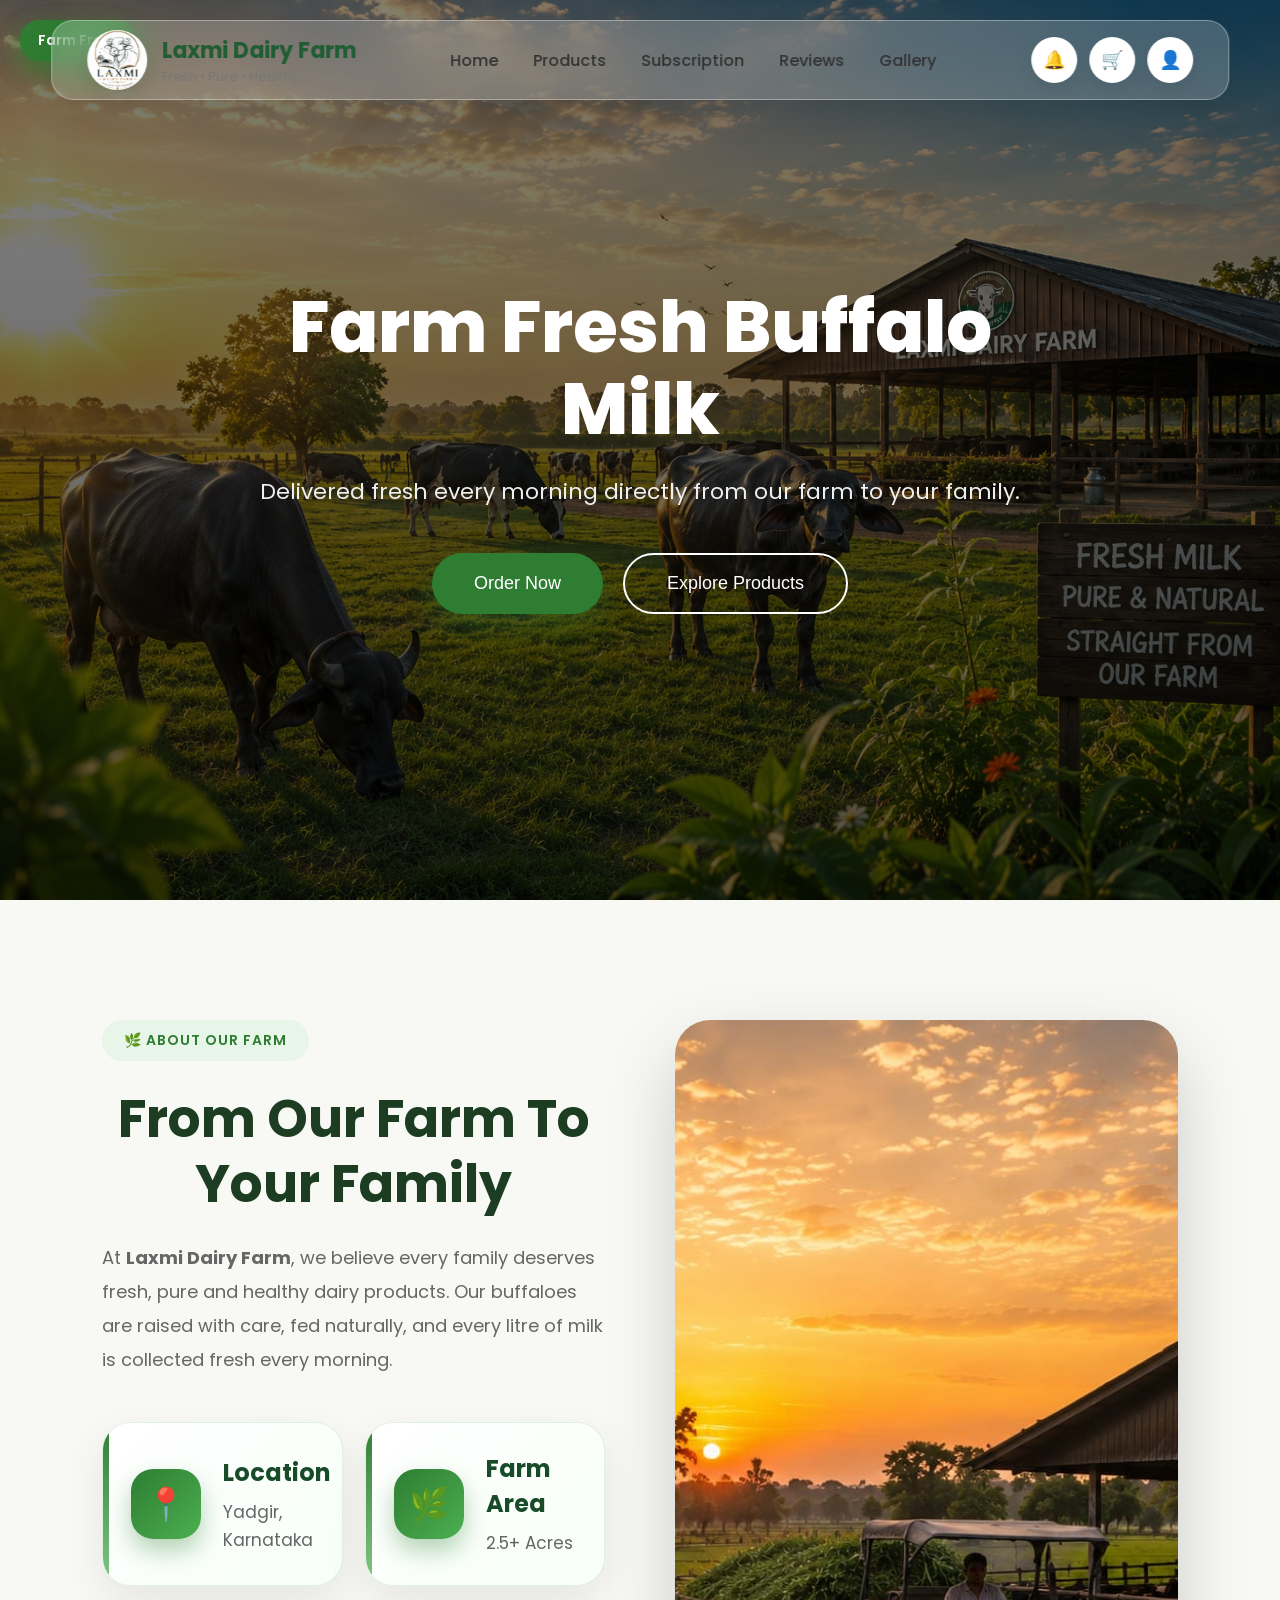
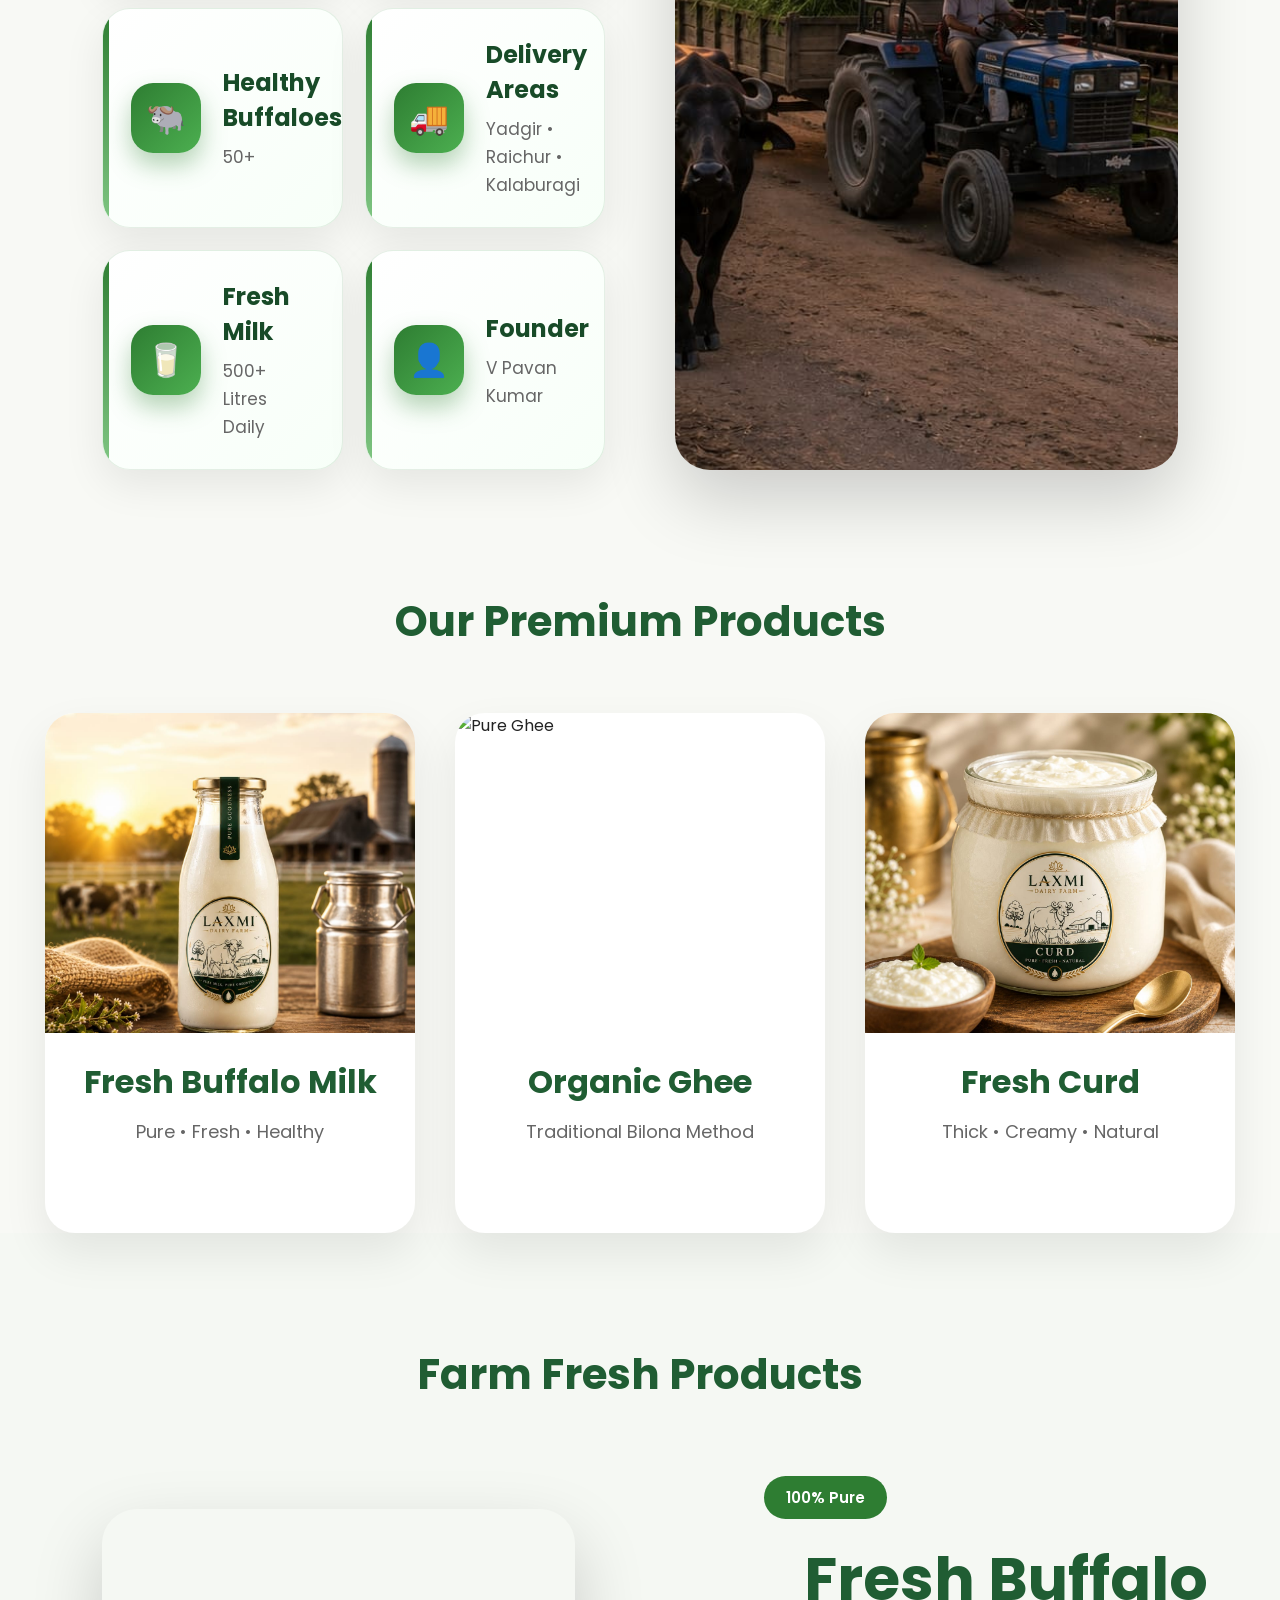
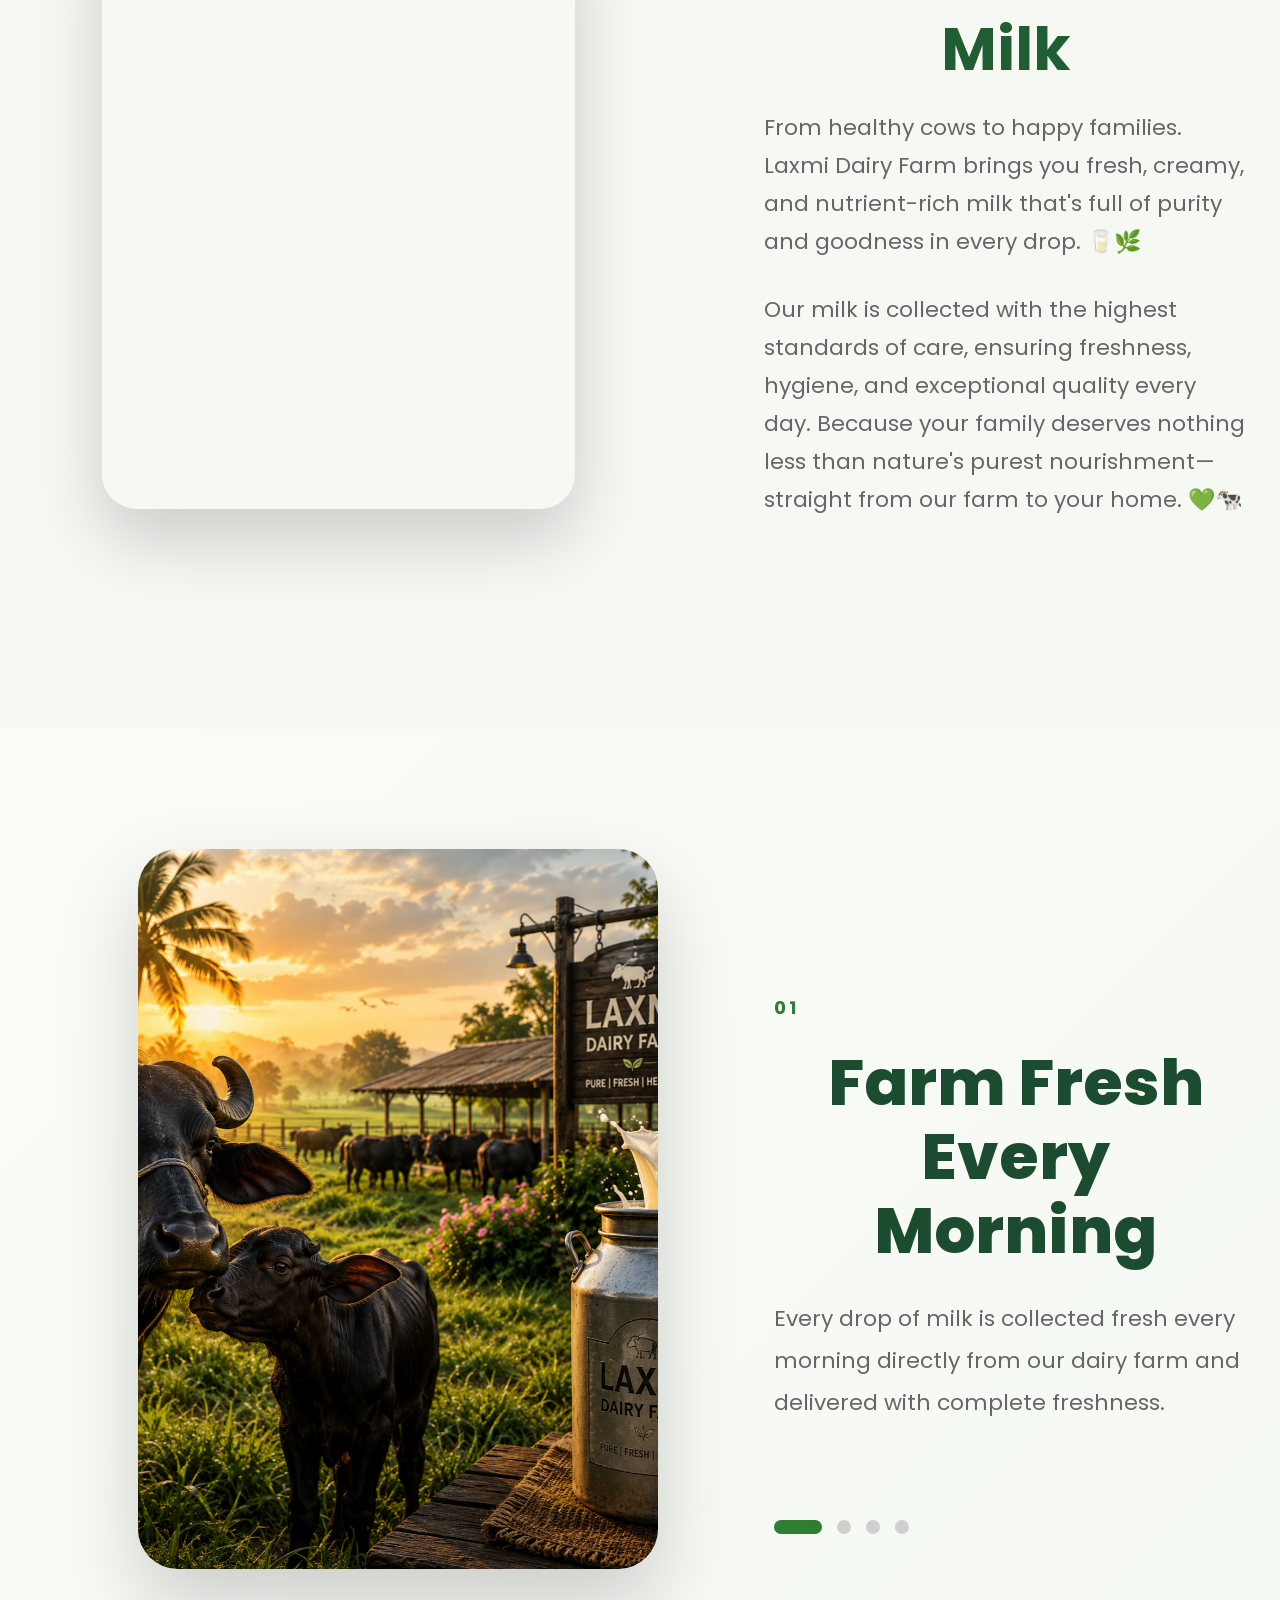
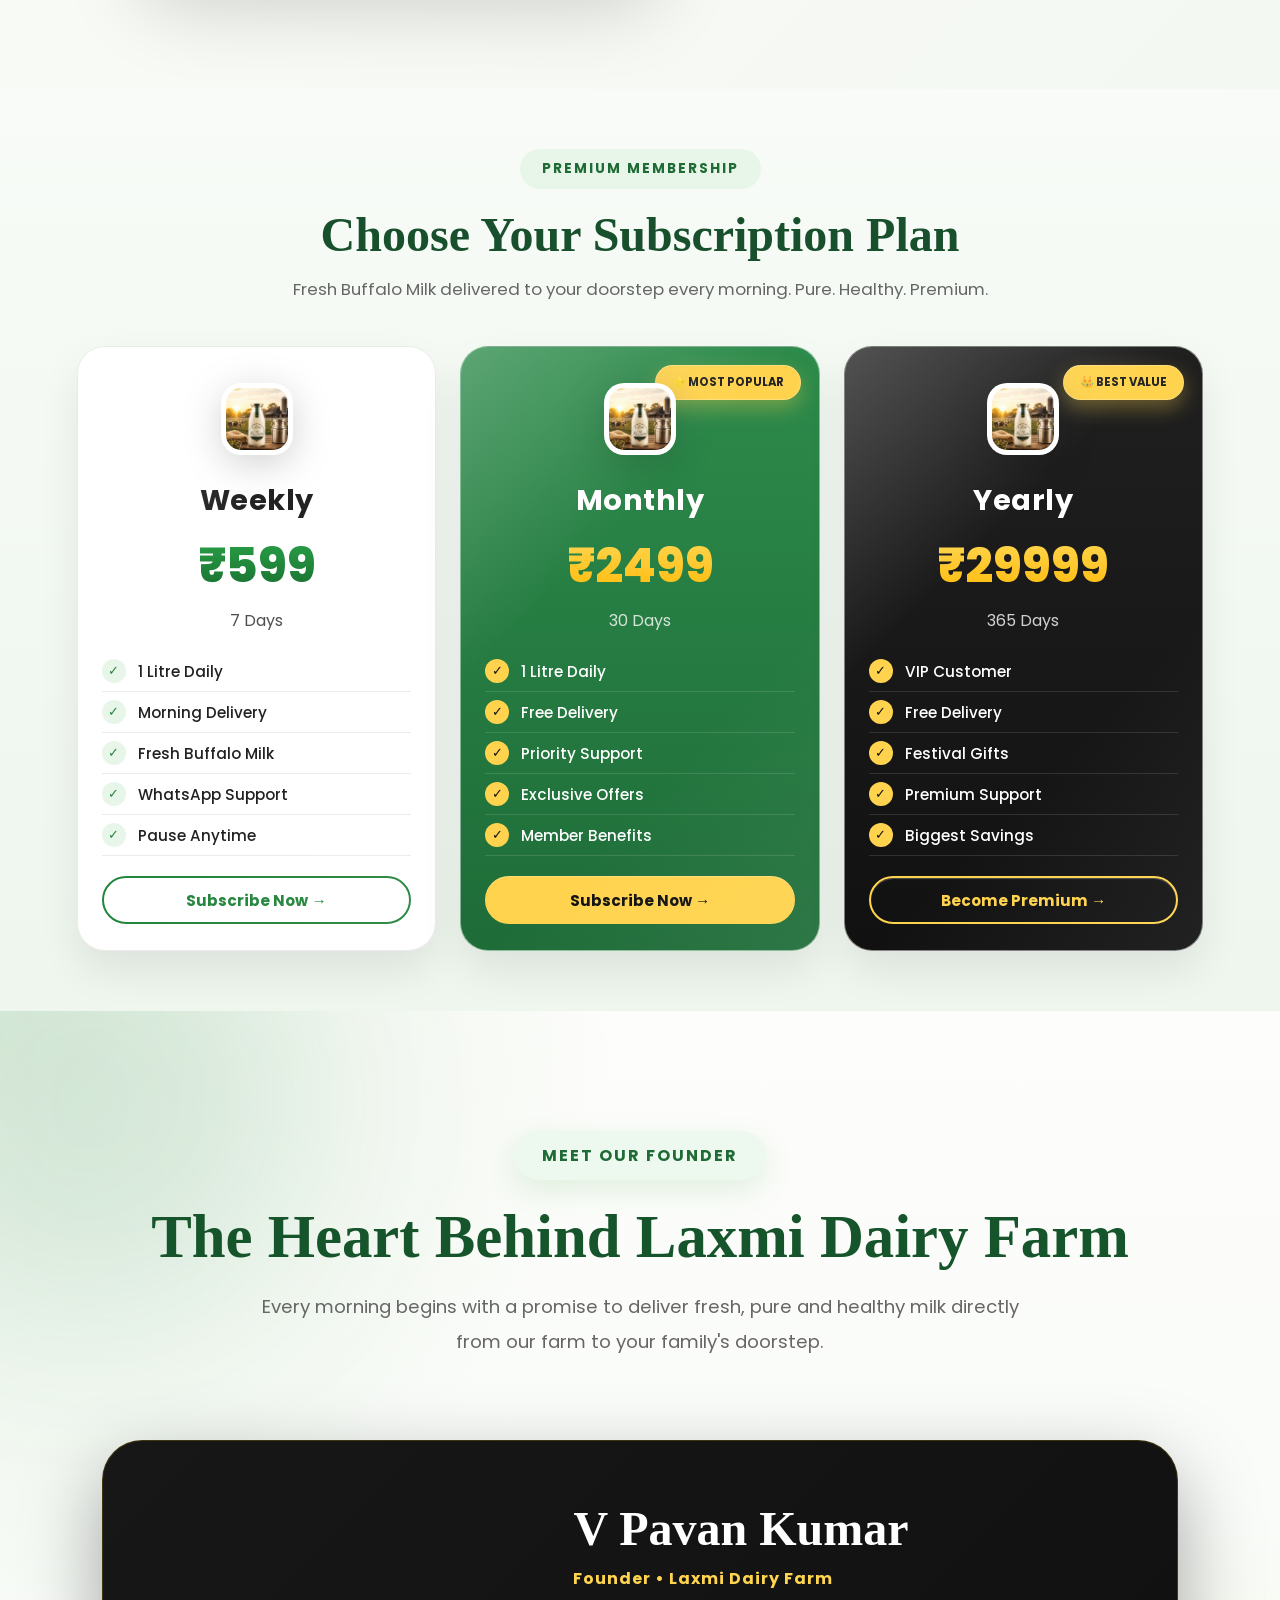
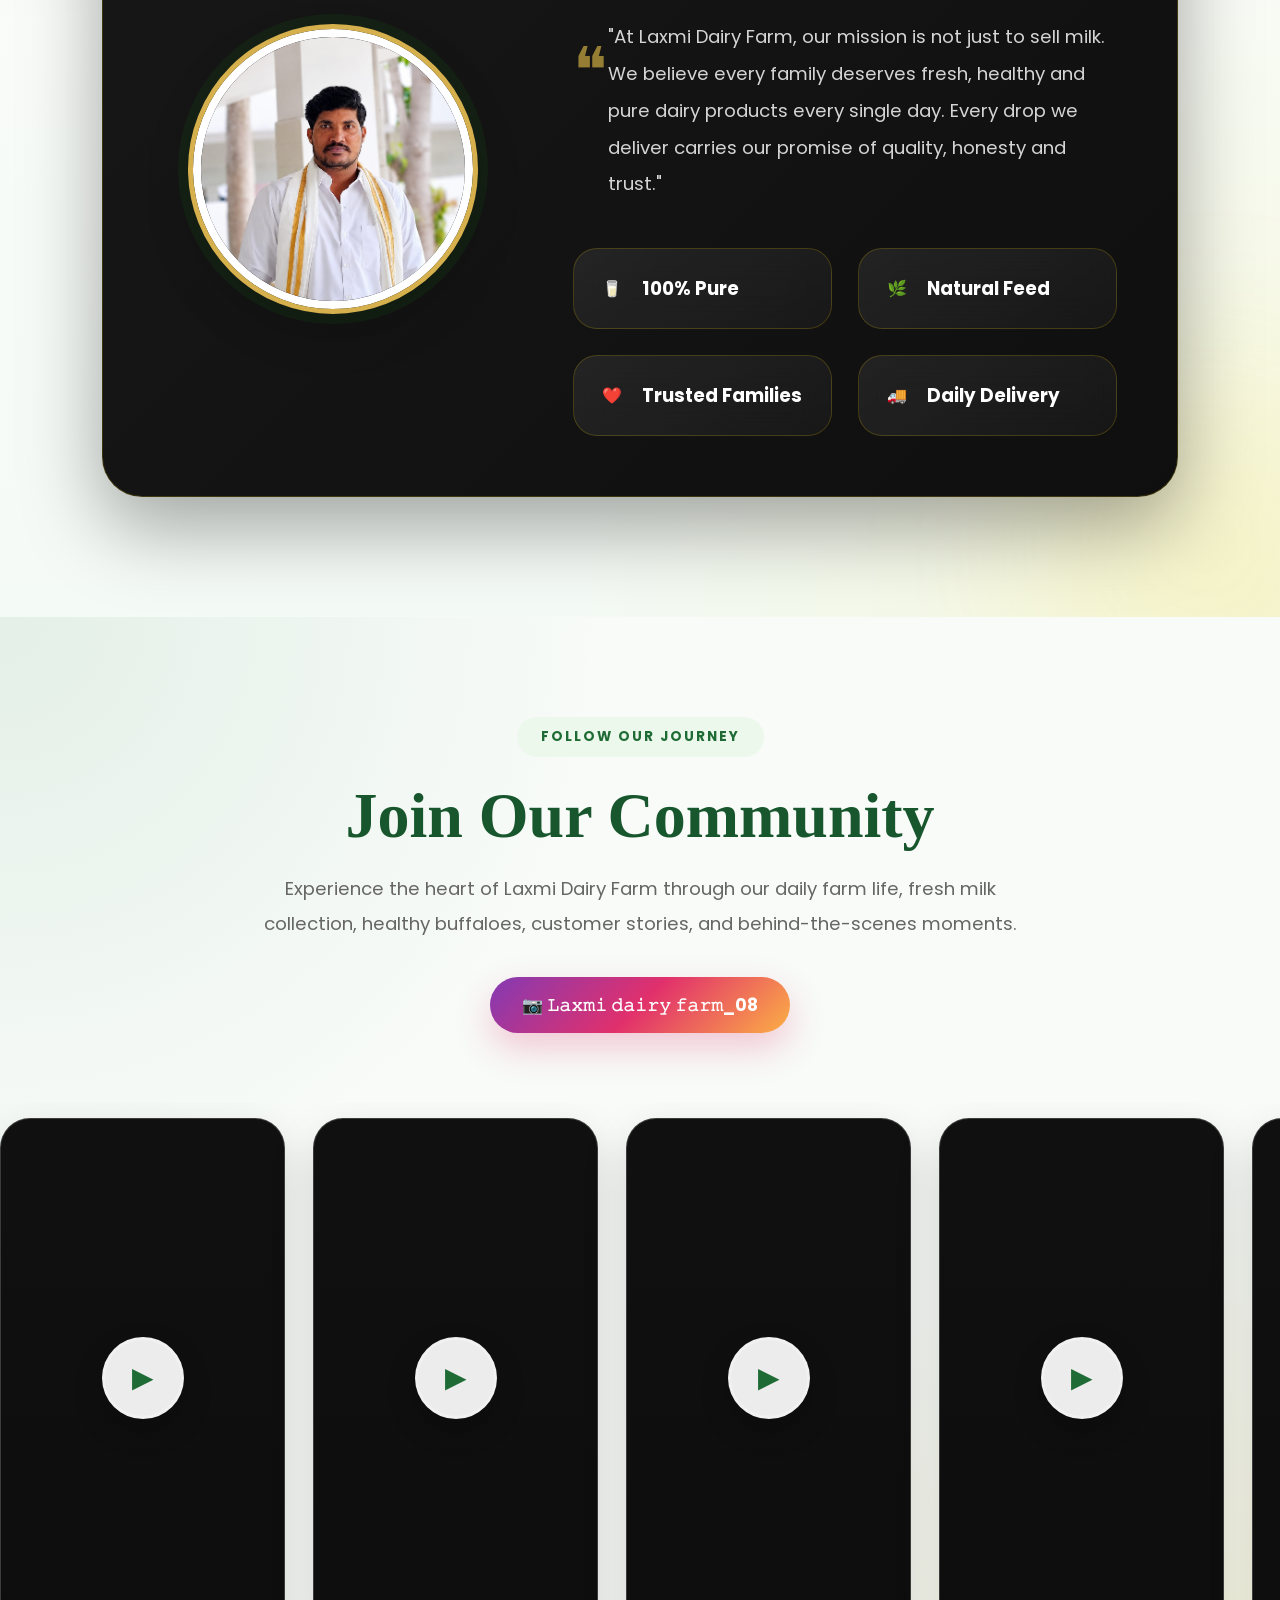
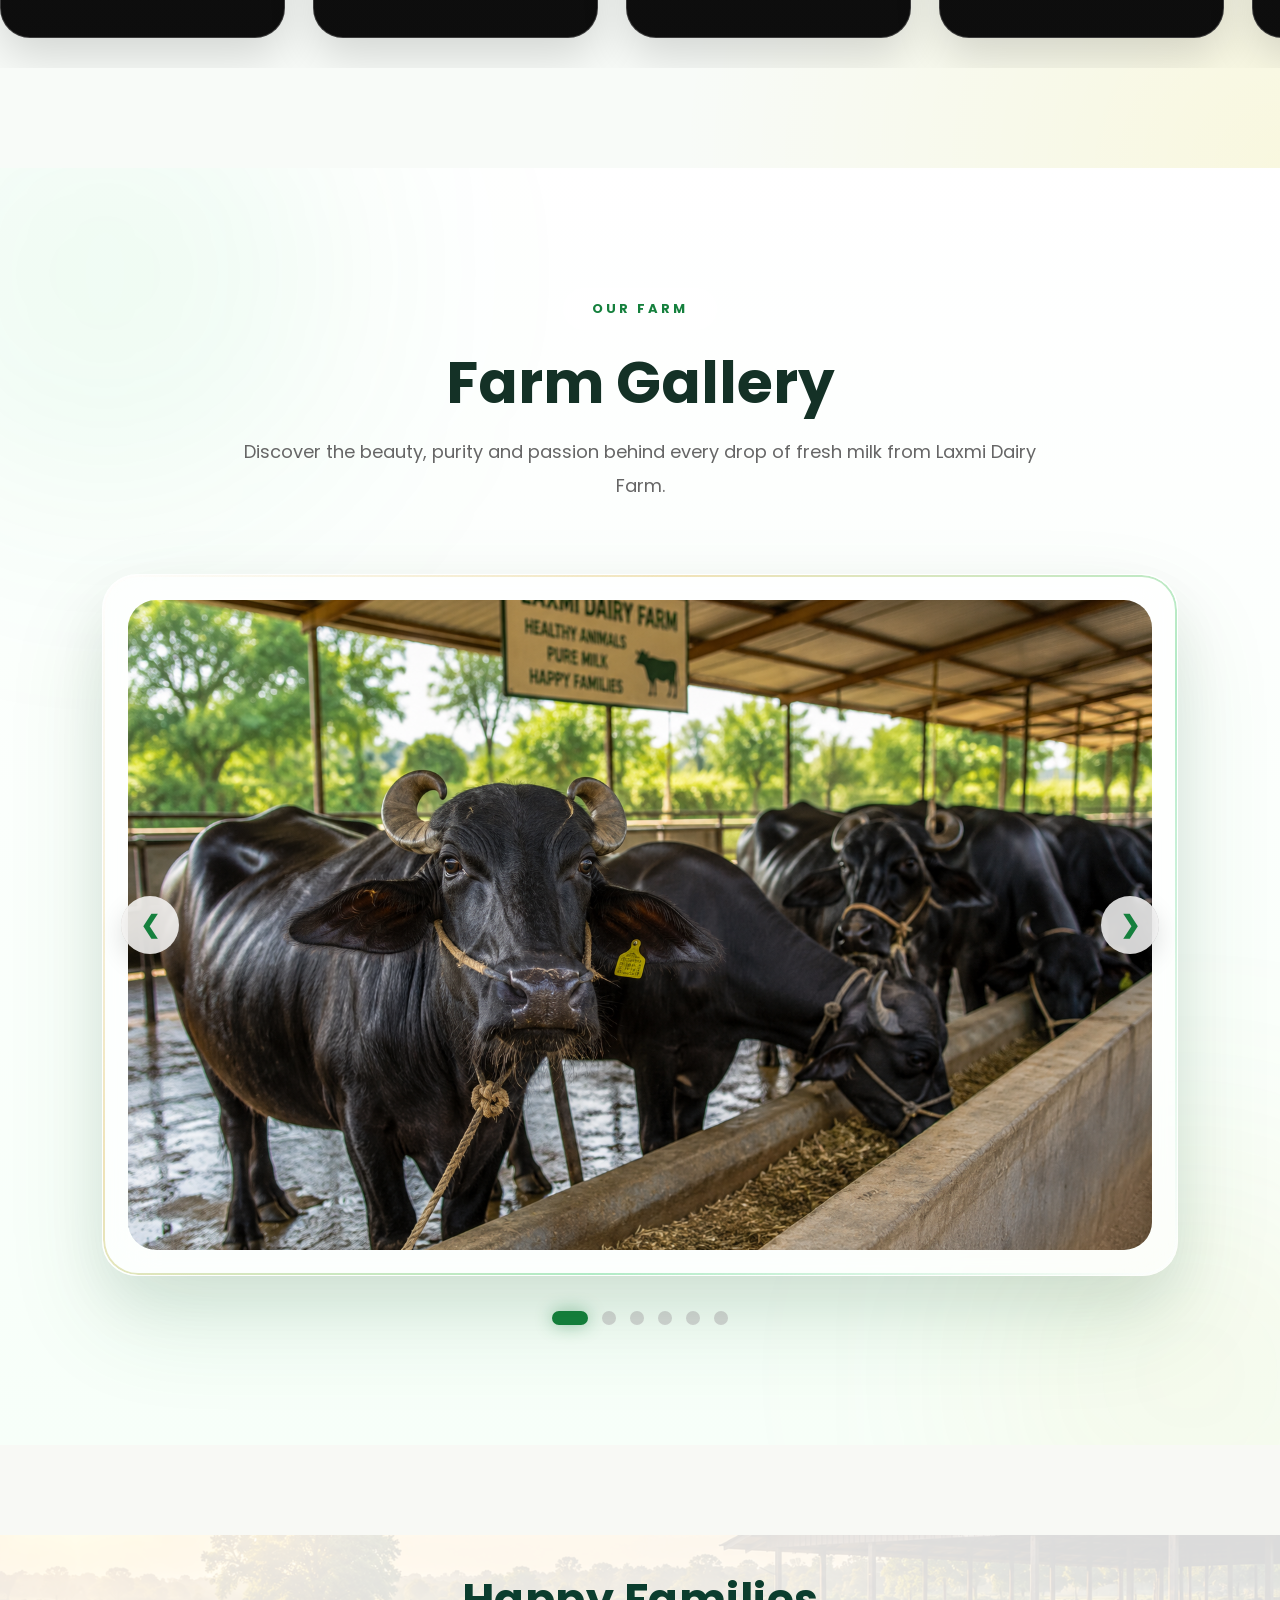
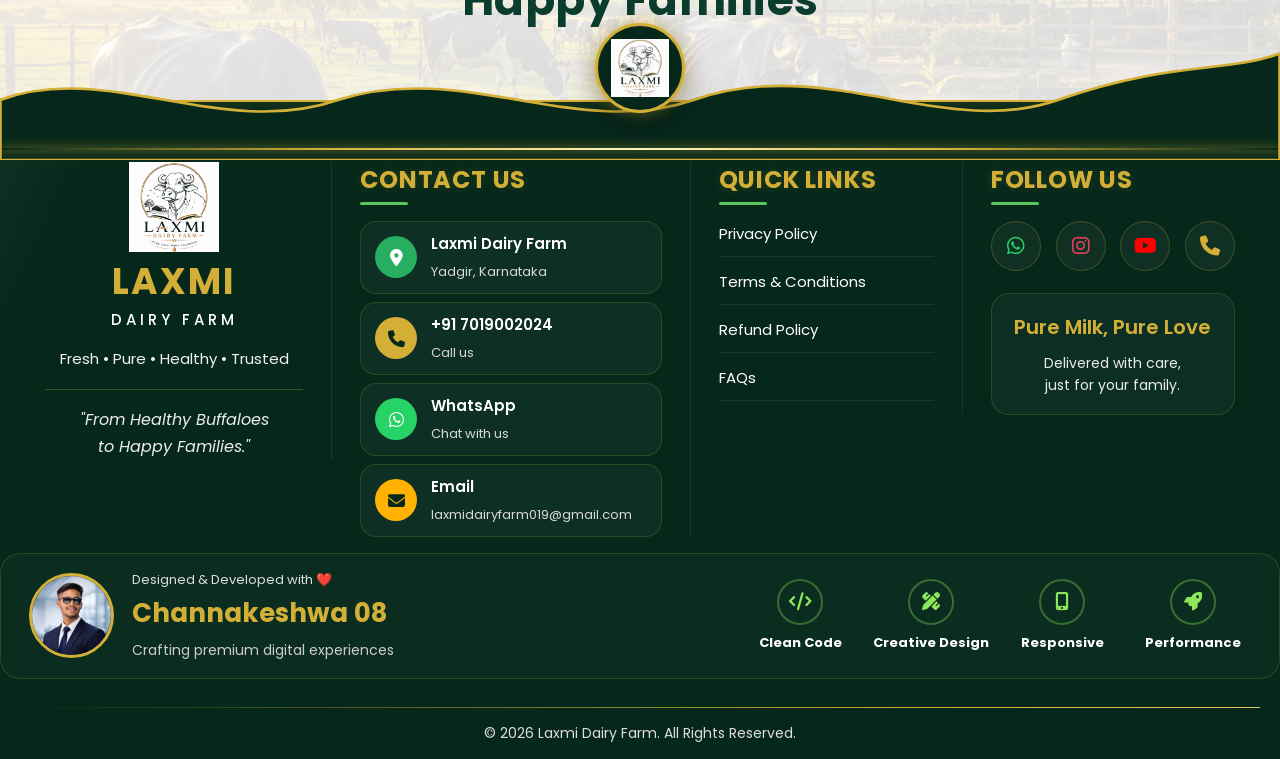
==== index.html @ 1e8be393 "Rename home_v2.html to index.html" ====
<!doctype html>
<html lang="en">
  <head>
    <meta charset="UTF-8" />
    <meta name="viewport" content="width=device-width, initial-scale=1.0" />
    <title>Laxmi Dairy Farm</title>

    <link rel="stylesheet" href="js/home_v2.css" />
    <link rel="stylesheet" href="subscription.css" />
    <link rel="stylesheet" href="founder.css" />
    <link rel="stylesheet" href="community.css" />
    <link rel="stylesheet" href="farmgallery.css" />
    <link rel="stylesheet" href="footer.css" />
    <link
      rel="stylesheet"
      href="https://cdnjs.cloudflare.com/ajax/libs/font-awesome/6.7.2/css/all.min.css"
    />

    <link
      href="https://fonts.googleapis.com/css2?family=Poppins:wght@300;400;500;600;700;800&display=swap"
      rel="stylesheet"
    />
  </head>

  <body>
    <!-- ================= NAVBAR ================= -->

    <header class="navbar">
      <div class="logo-section">
        <img src="logo.jpeg" alt="Logo" />

        <div>
          <h2>Laxmi Dairy Farm</h2>

          <p>Fresh • Pure • Healthy</p>
        </div>
      </div>

      <nav>
        <a href="#">Home</a>

        <a href="#categories">Products</a>

        <a href="#subscription">Subscription</a>

        <a href="#reviews">Reviews</a>

        <a href="#gallery">Gallery</a>
      </nav>

      <div class="nav-icons">
        <button>🔔</button>

        <button>🛒</button>

        <button>👤</button>
      </div>
    </header>

    <!-- ================= HERO ================= -->

    <section class="hero">
      <div class="overlay"></div>

      <div class="hero-content">
        <h1>Farm Fresh Buffalo Milk</h1>

        <p>
          Delivered fresh every morning directly from our farm to your family.
        </p>

        <div class="hero-buttons">
          <button class="primary-btn">Order Now</button>

          <button class="secondary-btn">Explore Products</button>
        </div>
      </div>
    </section>

    <!-- ================= ABOUT FARM ================= -->

    <section class="about-farm">
      <div class="about-left">
        <span class="section-tag">🌿 ABOUT OUR FARM</span>

        <h2>From Our Farm To Your Family</h2>

        <p>
          At <strong>Laxmi Dairy Farm</strong>, we believe every family deserves
          fresh, pure and healthy dairy products. Our buffaloes are raised with
          care, fed naturally, and every litre of milk is collected fresh every
          morning.
        </p>

        <div class="farm-info">
          <div class="info-card">
            <span>📍</span>
            <div>
              <h4>Location</h4>
              <p>Yadgir, Karnataka</p>
            </div>
          </div>

          <div class="info-card">
            <span>🌿</span>
            <div>
              <h4>Farm Area</h4>
              <p>2.5+ Acres</p>
            </div>
          </div>

          <div class="info-card">
            <span>🐃</span>
            <div>
              <h4>Healthy Buffaloes</h4>
              <p>50+</p>
            </div>
          </div>

          <div class="info-card">
            <span>🚚</span>
            <div>
              <h4>Delivery Areas</h4>
              <p>Yadgir • Raichur • Kalaburagi</p>
            </div>
          </div>

          <div class="info-card">
            <span>🥛</span>
            <div>
              <h4>Fresh Milk</h4>
              <p>500+ Litres Daily</p>
            </div>
          </div>

          <div class="info-card">
            <span>👤</span>
            <div>
              <h4>Founder</h4>
              <p>V Pavan Kumar</p>
            </div>
          </div>
        </div>
      </div>

      <div class="about-right">
        <img src="farm2.jpeg" alt="Laxmi Dairy Farm" />
      </div>
    </section>

    <!-- ================= CATEGORIES ================= -->

    <section id="categories" class="categories">
      <h2>Our Premium Products</h2>

      <div class="category-grid">
        <!-- Milk -->

        <div class="category-card">
          <img src="milk.jpeg" alt="Fresh Milk" />

          <h3>Fresh Buffalo Milk</h3>

          <p>Pure • Fresh • Healthy</p>
          <div class="product-badge">Best Seller</div>
        </div>

        <!-- Ghee -->

        <div class="category-card">
          <img src="ghee.jpeg" alt="Pure Ghee" />

          <h3>Organic Ghee</h3>

          <p>Traditional Bilona Method</p>
          <div class="product-badge">100% Pure</div>
        </div>

        <!-- Curd -->

        <div class="category-card">
          <img src="curd.jpeg" alt="Curd" />

          <h3>Fresh Curd</h3>

          <p>Thick • Creamy • Natural</p>
          <div class="product-badge">Farm Fresh</div>
        </div>
      </div>
    </section>

    <!-- ================= PRODUCTS ================= -->
    <section class="products">
      <h2>Farm Fresh Products</h2>

      <div class="featured-product">
        <!-- VIDEO -->

        <div class="product-video">
          <video autoplay muted loop playsinline>
            <source src="milk.mp4" type="video/mp4" />
          </video>
        </div>

        <!-- CONTENT -->

        <div class="product-details">
          <span class="product-tag">100% Pure</span>

          <h2>Fresh Buffalo Milk</h2>

          <p>
            From healthy cows to happy families. Laxmi Dairy Farm brings you
            fresh, creamy, and nutrient-rich milk that's full of purity and
            goodness in every drop. 🥛🌿
          </p>
          <p>
            Our milk is collected with the highest standards of care, ensuring
            freshness, hygiene, and exceptional quality every day. Because your
            family deserves nothing less than nature's purest
            nourishment—straight from our farm to your home. 💚🐄
          </p>
        </div>
      </div>
    </section>

    <!-- ================= WHY CHOOSE US ================= -->

    <section class="why-section">
      <div class="why-left">
        <div class="slider-container">
          <div class="slides">
            <img src="slide1.jpeg" class="slide active" />

            <img src="slide2.jpeg" class="slide" />

            <img src="slide3.jpeg" class="slide" />

            <img src="slide4.jpeg" class="slide" />
          </div>
        </div>
      </div>

      <div class="why-right">
        <div class="content-box active">
          <span class="count">01</span>

          <h2>Farm Fresh Every Morning</h2>

          <p>
            Every drop of milk is collected fresh every morning directly from
            our dairy farm and delivered with complete freshness.
          </p>
        </div>

        <div class="content-box">
          <span class="count">02</span>

          <h2>Healthy Buffaloes</h2>

          <p>
            Our buffaloes receive natural feed, hygienic care and regular health
            checkups to ensure premium quality milk.
          </p>
        </div>

        <div class="content-box">
          <span class="count">03</span>

          <h2>Fresh Milk Collection</h2>

          <p>
            Milk is collected using hygienic methods and immediately cooled to
            preserve nutrition and freshness.
          </p>
        </div>

        <div class="content-box">
          <span class="count">04</span>

          <h2>Trusted By Families</h2>

          <p>
            Hundreds of happy families trust Laxmi Dairy Farm for fresh milk,
            ghee and dairy products every day.
          </p>
        </div>

        <div class="slider-dots">
          <span class="dot active" data-index="0"></span>

          <span class="dot" data-index="1"></span>

          <span class="dot" data-index="2"></span>

          <span class="dot" data-index="3"></span>
        </div>
      </div>
    </section>
    <!-- ================= SUBSCRIPTION ================= -->

    <!--==================== SUBSCRIPTION SECTION ====================-->

    <section id="subscription" class="subscription-section">
      <div class="subscription-container">
        <div style="text-align: center">
          <span class="subscription-tag"> PREMIUM MEMBERSHIP </span>

          <h2 class="subscription-title">Choose Your Subscription Plan</h2>

          <p class="subscription-subtitle">
            Fresh Buffalo Milk delivered to your doorstep every morning. Pure.
            Healthy. Premium.
          </p>
        </div>

        <div class="subscription-grid">
          <!-- ================= WEEKLY ================= -->

          <div class="subscription-card weekly">
            <img src="milk.jpeg" class="subscription-image" alt="Weekly Plan" />

            <h3>Weekly</h3>

            <div class="subscription-price">₹599</div>

            <div class="subscription-duration">7 Days</div>

            <ul class="subscription-features">
              <li>
                <i>✓</i>
                1 Litre Daily
              </li>

              <li>
                <i>✓</i>
                Morning Delivery
              </li>

              <li>
                <i>✓</i>
                Fresh Buffalo Milk
              </li>

              <li>
                <i>✓</i>
                WhatsApp Support
              </li>

              <li>
                <i>✓</i>
                Pause Anytime
              </li>
            </ul>

            <button class="subscribe-btn">Subscribe Now →</button>
          </div>

          <!-- ================= MONTHLY ================= -->

          <div class="subscription-card monthly">
            <div class="plan-badge">⭐ MOST POPULAR</div>

            <img
              src="milk.jpeg"
              class="subscription-image"
              alt="Monthly Plan"
            />

            <h3>Monthly</h3>

            <div class="subscription-price">₹2499</div>

            <div class="subscription-duration">30 Days</div>

            <ul class="subscription-features">
              <li>
                <i>✓</i>
                1 Litre Daily
              </li>

              <li>
                <i>✓</i>
                Free Delivery
              </li>

              <li>
                <i>✓</i>
                Priority Support
              </li>

              <li>
                <i>✓</i>
                Exclusive Offers
              </li>

              <li>
                <i>✓</i>
                Member Benefits
              </li>
            </ul>

            <button class="subscribe-btn">Subscribe Now →</button>
          </div>

          <!-- ================= YEARLY ================= -->

          <div class="subscription-card yearly">
            <div class="plan-badge">👑 BEST VALUE</div>

            <img src="milk.jpeg" class="subscription-image" alt="Yearly Plan" />

            <h3>Yearly</h3>

            <div class="subscription-price">₹29999</div>

            <div class="subscription-duration">365 Days</div>

            <ul class="subscription-features">
              <li>
                <i>✓</i>
                VIP Customer
              </li>

              <li>
                <i>✓</i>
                Free Delivery
              </li>

              <li>
                <i>✓</i>
                Festival Gifts
              </li>

              <li>
                <i>✓</i>
                Premium Support
              </li>

              <li>
                <i>✓</i>
                Biggest Savings
              </li>
            </ul>

            <button class="subscribe-btn">Become Premium →</button>
          </div>
        </div>
      </div>
    </section>

    <!-- ==========================================
            MEET OUR FOUNDER
=========================================== -->

    <section class="founder-section">
      <div class="founder-container">
        <span class="founder-tag"> MEET OUR FOUNDER </span>

        <h2 class="founder-title">The Heart Behind Laxmi Dairy Farm</h2>

        <p class="founder-subtitle">
          Every morning begins with a promise to deliver fresh, pure and healthy
          milk directly from our farm to your family's doorstep.
        </p>

        <div class="founder-card">
          <!-- Founder Image -->

          <div class="founder-image">
            <img src="founder.jpeg" alt="Founder" />
          </div>

          <!-- Founder Content -->

          <div class="founder-content">
            <h3>V Pavan Kumar</h3>

            <span>Founder • Laxmi Dairy Farm</span>

            <p>
              "At Laxmi Dairy Farm, our mission is not just to sell milk. We
              believe every family deserves fresh, healthy and pure dairy
              products every single day. Every drop we deliver carries our
              promise of quality, honesty and trust."
            </p>

            <div class="founder-features">
              <div>
                🥛

                <h4>100% Pure</h4>
              </div>

              <div>
                🌿

                <h4>Natural Feed</h4>
              </div>

              <div>
                ❤️

                <h4>Trusted Families</h4>
              </div>

              <div>
                🚚

                <h4>Daily Delivery</h4>
              </div>
            </div>
          </div>
        </div>
      </div>
    </section>

    <!-- ==========================================
            JOIN OUR COMMUNITY
========================================== -->

    <section class="community-section">
      <div class="community-container">
        <span class="community-tag"> FOLLOW OUR JOURNEY </span>

        <h2 class="community-title">Join Our Community</h2>

        <p class="community-subtitle">
          Experience the heart of Laxmi Dairy Farm through our daily farm life,
          fresh milk collection, healthy buffaloes, customer stories, and
          behind-the-scenes moments.
        </p>

        <a
          href="https://www.instagram.com/laxmidairyfarm019?igsh=bDEwcGpuZXdlMmp"
          target="_blank"
          class="insta-id"
        >
          📷 𝙻𝚊𝚡𝚖𝚒 𝚍𝚊𝚒𝚛𝚢 𝚏𝚊𝚛𝚖_08
        </a>
      </div>

      <!-- Instagram Slider -->

      <div class="reel-slider">
        <div class="reel-track">
          <!-- Reel 1 -->

          <a
            href="https://www.instagram.com/laxmidairyfarm019?igsh=bDEwcGpuZXdlMmp"
            target="_blank"
            class="reel-card"
          >
            <video autoplay muted loop playsinline>
              <source src="reel1.mp4" type="video/mp4" />
            </video>

            <div class="play-button">▶</div>
          </a>

          <!-- Reel 2 -->

          <a
            href="https://www.instagram.com/laxmidairyfarm019?igsh=bDEwcGpuZXdlMmp"
            target="_blank"
            class="reel-card"
          >
            <video autoplay muted loop playsinline>
              <source src="reel2.mp4" type="video/mp4" />
            </video>

            <div class="play-button">▶</div>
          </a>

          <!-- Reel 3 -->

          <a
            href="https://www.instagram.com/laxmidairyfarm019?igsh=bDEwcGpuZXdlMmp"
            target="_blank"
            class="reel-card"
          >
            <video autoplay muted loop playsinline>
              <source src="reel3.mp4" type="video/mp4" />
            </video>

            <div class="play-button">▶</div>
          </a>

          <!-- Reel 4 -->

          <a
            href="https://www.instagram.com/laxmidairyfarm019?igsh=bDEwcGpuZXdlMmp"
            target="_blank"
            class="reel-card"
          >
            <video autoplay muted loop playsinline>
              <source src="reel4.mp4" type="video/mp4" />
            </video>

            <div class="play-button">▶</div>
          </a>

          <!-- Reel 5 -->

          <a
            href="https://www.instagram.com/laxmidairyfarm019?igsh=bDEwcGpuZXdlMmp"
            target="_blank"
            class="reel-card"
          >
            <video autoplay muted loop playsinline>
              <source src="reel5.mp4" type="video/mp4" />
            </video>

            <div class="play-button">▶</div>
          </a>

          <!-- Duplicate Cards For Infinite Scroll -->

          <a
            href="https://www.instagram.com/laxmidairyfarm019?igsh=bDEwcGpuZXdlMmp"
            target="_blank"
            class="reel-card"
          >
            <video autoplay muted loop playsinline>
              <source src="reel1.mp4" type="video/mp4" />
            </video>

            <div class="play-button">▶</div>
          </a>

          <a
            href="https://www.instagram.com/laxmidairyfarm019?igsh=bDEwcGpuZXdlMmp"
            target="_blank"
            class="reel-card"
          >
            <video autoplay muted loop playsinline>
              <source src="reel2.mp4" type="video/mp4" />
            </video>

            <div class="play-button">▶</div>
          </a>

          <a
            href="https://www.instagram.com/laxmidairyfarm019?igsh=bDEwcGpuZXdlMmp"
            target="_blank"
            class="reel-card"
          >
            <video autoplay muted loop playsinline>
              <source src="reel3.mp4" type="video/mp4" />
            </video>

            <div class="play-button">▶</div>
          </a>
        </div>
      </div>
    </section>

    <!--=========================================
            PREMIUM FARM GALLERY
==========================================-->

    <section class="gallery" id="gallery">
      <div class="gallery-header">
        <span class="gallery-tag"> OUR FARM </span>

        <h2>Farm Gallery</h2>

        <p>
          Discover the beauty, purity and passion behind every drop of fresh
          milk from Laxmi Dairy Farm.
        </p>
      </div>

      <!-- Premium Slider -->

      <div class="gallery-slider">
        <button class="gallery-btn prev">&#10094;</button>

        <div class="gallery-wrapper">
          <img src="gallery1.jpeg" class="gallery-slide active" />

          <img src="gallery2.jpeg" class="gallery-slide" />

          <img src="gallery3.jpeg" class="gallery-slide" />

          <img src="gallery4.jpeg" class="gallery-slide" />

          <img src="gallery5.jpeg" class="gallery-slide" />

          <img src="gallery6.jpeg" class="gallery-slide" />
        </div>

        <button class="gallery-btn next">&#10095;</button>
      </div>

      <!-- Navigation Dots -->

      <div class="gallery-dots">
        <span class="dot active"></span>

        <span class="dot"></span>

        <span class="dot"></span>

        <span class="dot"></span>

        <span class="dot"></span>

        <span class="dot"></span>
      </div>
    </section>
    <!--==========================================================
                    PREMIUM LAXMI FOOTER
===========================================================-->

    <footer class="premium-footer">
      <!--================ WHITE TOP SECTION ================-->

      <section class="footer-top">
        <div class="footer-bg"></div>

        <h2 class="footer-heading">Happy Families</h2>
      </section>

      <!--================ SVG WAVE =================-->

      <div class="footer-wave">
        <svg viewBox="0 0 1440 180" preserveAspectRatio="none">
          <path
            d="M0,90
                C120,30 250,150 380,90
                C520,30 650,150 780,90
                C930,20 1060,150 1190,90
                C1320,30 1380,50 1440,20
                L1440,180
                L0,180
                Z"
          ></path>
        </svg>
      </div>

      <!--================ FLOATING LOGO =================-->

      <div class="footer-floating-logo">
        <div class="logo-circle">
          <img src="logo.jpeg" alt="Laxmi Dairy Farm" />
        </div>
      </div>

      <!--================ GOLD SEPARATOR =================-->

      <div class="gold-line"></div>

      <!--================ MAIN CONTENT =================-->

      <div class="footer-content">
        <!--=========== COMPANY ===========-->

        <div class="footer-column company-column">
          <img src="logo.jpeg" class="company-logo" />

          <h2>LAXMI</h2>

          <h4>DAIRY FARM</h4>

          <p class="company-tagline">Fresh • Pure • Healthy • Trusted</p>

          <div class="quote-box">
            <p>
              "From Healthy Buffaloes

              <br />

              to Happy Families."
            </p>
          </div>
        </div>

        <!--=========== CONTACT ===========-->

        <div class="footer-column">
          <h3>CONTACT US</h3>

          <div class="contact-list">
            <div class="contact-card">
              <i class="fas fa-map-marker-alt"></i>

              <div>
                <h5>Laxmi Dairy Farm</h5>

                <span>Yadgir, Karnataka</span>
              </div>
            </div>

            <div class="contact-card">
              <i class="fas fa-phone"></i>

              <div>
                <h5>+91 7019002024</h5>

                <span>Call us </span>
              </div>
            </div>

            <div class="contact-card">
              <i class="fab fa-whatsapp"></i>

              <div>
                <h5>WhatsApp</h5>

                <span>Chat with us</span>
              </div>
            </div>

            <div class="contact-card">
              <i class="fas fa-envelope"></i>

              <div>
                <h5>Email</h5>

                <span>laxmidairyfarm019@gmail.com</span>
              </div>
            </div>
          </div>
        </div>

        <!--=========== QUICK LINKS ===========-->

        <div class="footer-column">
          <h3>QUICK LINKS</h3>

          <ul class="footer-links">
            <li><a href="#">Privacy Policy</a></li>

            <li><a href="#">Terms & Conditions</a></li>

            <li><a href="#">Refund Policy</a></li>

            <li><a href="#">FAQs</a></li>
          </ul>
        </div>

        <!--=========== SOCIAL ===========-->

        <div class="footer-column">
          <h3>FOLLOW US</h3>
          <div class="social-row">
            <a href="https://wa.me/917019002024">
              <i class="fab fa-whatsapp"></i>
            </a>

            <a href="https://www.instagram.com/laxmidairyfarm019">
              <i class="fab fa-instagram"></i>
            </a>

            <a href="#">
              <i class="fab fa-youtube"></i>
            </a>

            <a href="tel:+917019002024">
              <i class="fas fa-phone"></i>
            </a>
          </div>

          <div class="love-card">
            <h4>Pure Milk, Pure Love</h4>

            <p>
              Delivered with care,

              <br />

              just for your family.
            </p>
          </div>
        </div>
      </div>

      <!--================ DEVELOPER =================-->

      <div class="developer-section">
        <div class="developer-left">
          <img src="channu.jpeg" class="developer-image" />

          <div>
            <p>Designed & Developed with ❤️</p>

            <h2>Channakeshwa 08</h2>

            <span> Crafting premium digital experiences </span>
          </div>
        </div>

        <div class="developer-right">
          <div class="skill-box">
            <i class="fas fa-code"></i>

            <h5>Clean Code</h5>
          </div>

          <div class="skill-box">
            <i class="fas fa-pencil-ruler"></i>

            <h5>Creative Design</h5>
          </div>

          <div class="skill-box">
            <i class="fas fa-mobile-screen-button"></i>

            <h5>Responsive</h5>
          </div>

          <div class="skill-box">
            <i class="fas fa-rocket"></i>

            <h5>Performance</h5>
          </div>
        </div>
      </div>

      <!--================ COPYRIGHT =================-->

      <div class="footer-bottom">
        <div class="bottom-line"></div>

        <p>© 2026 Laxmi Dairy Farm. All Rights Reserved.</p>
      </div>
    </footer>
  </body>
</html>
---- js/home_v2.css ----
/* ===============================
   GOOGLE STYLE RESET
=================================*/

* {
  margin: 0;
  padding: 0;
  box-sizing: border-box;
}

html {
  scroll-behavior: smooth;
}

body {
  font-family: "Poppins", sans-serif;
  background: #f8f9f5;
  color: #222;
  overflow-x: hidden;
}

/* ===============================
        NAVBAR
=================================*/

.navbar {
  position: absolute;

  top: 20px;
  left: 50%;

  transform: translateX(-50%);

  width: 92%;

  height: 80px;

  display: flex;

  justify-content: space-between;

  align-items: center;

  padding: 0 35px;

  border-radius: 22px;

  background: rgba(255, 255, 255, 0.2);

  backdrop-filter: blur(18px);

  -webkit-backdrop-filter: blur(18px);

  border: 1px solid rgba(255, 255, 255, 0.35);

  box-shadow: 0 12px 40px rgba(0, 0, 0, 0.08);

  z-index: 999;
}

/* logo */

.logo-section {
  display: flex;

  align-items: center;

  gap: 15px;
}

.logo-section img {
  width: 60px;

  height: 60px;

  border-radius: 50%;

  object-fit: cover;

  box-shadow: 0 10px 25px rgba(0, 0, 0, 0.12);
}

.logo-section h2 {
  font-size: 22px;

  color: #205d33;
}

.logo-section p {
  color: #777;

  font-size: 13px;
}

/* nav */

nav {
  display: flex;

  gap: 35px;
}

nav a {
  text-decoration: none;

  color: #333;

  font-weight: 500;

  transition: 0.35s;

  position: relative;
}

nav a:hover {
  color: #2e7d32;
}

nav a::after {
  content: "";

  position: absolute;

  bottom: -8px;

  left: 0;

  width: 0;

  height: 2px;

  background: #2e7d32;

  transition: 0.35s;
}

nav a:hover::after {
  width: 100%;
}

/* icons */

.nav-icons {
  display: flex;

  gap: 12px;
}

.nav-icons button {
  width: 46px;

  height: 46px;

  border: none;

  border-radius: 50%;

  background: white;

  cursor: pointer;

  transition: 0.35s;

  font-size: 18px;

  box-shadow: 0 8px 18px rgba(0, 0, 0, 0.08);
}

.nav-icons button:hover {
  transform: translateY(-5px);

  background: #2e7d32;

  color: white;
}

/* ===============================
        HERO
=================================*/

.hero {
  height: 100vh;

  width: 100%;

  position: relative;

  display: flex;

  justify-content: center;

  align-items: center;

  text-align: center;

  overflow: hidden;

  background:
    linear-gradient(rgba(0, 0, 0, 0.35), rgba(0, 0, 0, 0.35)),
    url("../farm.jpeg");

  background-size: cover;

  background-position: center;

  animation: heroZoom 20s linear infinite alternate;
}

/* dark overlay */

.overlay {
  position: absolute;

  inset: 0;

  background: linear-gradient(rgba(0, 0, 0, 0.2), rgba(0, 0, 0, 0.45));
}

/* content */

.hero-content {
  position: relative;

  z-index: 5;

  max-width: 850px;

  color: white;

  animation: fadeUp 1.4s ease;
}

.hero-content h1 {
  font-size: 72px;

  line-height: 82px;

  margin-bottom: 25px;

  font-weight: 800;
}

.hero-content p {
  font-size: 22px;

  color: #efefef;

  margin-bottom: 45px;
}

/* buttons */

.hero-buttons {
  display: flex;

  justify-content: center;

  gap: 20px;

  flex-wrap: wrap;
}

.primary-btn {
  padding: 18px 42px;

  border: none;

  border-radius: 50px;

  background: #2e7d32;

  color: white;

  font-size: 18px;

  cursor: pointer;

  transition: 0.4s;

  box-shadow: 0 12px 30px rgba(46, 125, 50, 0.35);
}

.primary-btn:hover {
  transform: translateY(-6px);

  background: #25662a;
}

.secondary-btn {
  padding: 18px 42px;

  border-radius: 50px;

  border: 2px solid white;

  background: transparent;

  color: white;

  cursor: pointer;

  transition: 0.35s;

  font-size: 18px;
}

.secondary-btn:hover {
  background: white;

  color: #222;

  transform: translateY(-6px);
}

/* ===============================
       ANIMATIONS
=================================*/

@keyframes fadeUp {
  from {
    opacity: 0;

    transform: translateY(60px);
  }

  to {
    opacity: 1;

    transform: translateY(0);
  }
}

@keyframes heroZoom {
  from {
    transform: scale(1);
  }

  to {
    transform: scale(1.08);
  }
}

/* ===============================
     RESPONSIVE
=================================*/

@media (max-width: 992px) {
  nav {
    display: none;
  }

  .hero-content h1 {
    font-size: 48px;

    line-height: 60px;
  }

  .hero-content p {
    font-size: 18px;
  }

  .navbar {
    height: 75px;

    padding: 0 20px;
  }

  .logo-section h2 {
    font-size: 18px;
  }

  .logo-section img {
    width: 50px;

    height: 50px;
  }
}

@media (max-width: 600px) {
  .hero-content h1 {
    font-size: 36px;

    line-height: 48px;
  }

  .hero-content p {
    font-size: 16px;
  }

  .primary-btn,
  .secondary-btn {
    width: 220px;
  }

  .navbar {
    width: 95%;

    top: 12px;
  }

  .logo-section p {
    display: none;
  }
}

/*======================================
        SEARCH SECTION
======================================*/

.search-section {
  width: 100%;

  padding: 80px 8%;

  background: #f8f9f5;
}

.search-section input {
  width: 100%;

  max-width: 900px;

  display: block;

  margin: auto;

  padding: 22px 30px;

  border: none;

  outline: none;

  border-radius: 60px;

  font-size: 18px;

  background: white;

  box-shadow: 0 15px 40px rgba(0, 0, 0, 0.08);

  transition: 0.35s;
}

.search-section input:focus {
  transform: translateY(-3px);

  box-shadow: 0 20px 45px rgba(46, 125, 50, 0.18);
}

/*======================================
        SECTION TITLE
======================================*/

section h2 {
  text-align: center;

  font-size: 42px;

  margin-bottom: 60px;

  color: #205d33;

  font-weight: 700;
}

/*======================================
        CATEGORIES
======================================*/

.category-grid {
  display: flex;

  justify-content: center;

  align-items: stretch;

  gap: 40px;

  flex-wrap: wrap;

  margin-top: 60px;
}

.category-card {
  width: 370px;

  height: 520px;

  background: #fff;

  border-radius: 30px;

  overflow: hidden;

  box-shadow: 0 20px 45px rgba(0, 0, 0, 0.08);

  transition: 0.4s;

  cursor: pointer;
}

.category-card:hover {
  transform: translateY(-12px);

  box-shadow: 0 30px 60px rgba(0, 0, 0, 0.15);
}
.category-card img {
  width: 100%;

  height: 320px;

  object-fit: cover;

  display: block;
}

.category-card h3 {
  text-align: center;

  font-size: 32px;

  color: #205d33;

  margin-top: 25px;
}

.category-card p {
  text-align: center;

  font-size: 18px;

  color: #666;

  margin-top: 12px;
}

/*======================================
        PRODUCTS
======================================*/

.products {
  padding: 110px 8%;

  background: #f5f8f3;
}
.product-grid {
  display: flex;

  justify-content: center;

  align-items: stretch;

  gap: 40px;

  flex-wrap: wrap;

  margin-top: 60px;
}

/*======================================
        PRODUCT CARD
======================================*/

.product-card {
  width: 380px;

  height: 540px;

  background: #fff;

  border-radius: 30px;

  overflow: hidden;

  transition: 0.45s ease;

  box-shadow: 0 18px 45px rgba(0, 0, 0, 0.1);

  cursor: pointer;

  display: flex;

  flex-direction: column;
}

.product-card:hover {
  transform: translateY(-12px);

  box-shadow: 0 30px 70px rgba(0, 0, 0, 0.18);
}

/*======================================
        PRODUCT IMAGE
======================================*/

.product-image {
  width: 100%;

  height: 300px;

  object-fit: cover;

  display: block;
}
.product-card img {
  transition: 0.6s;
}

.product-card:hover img {
  transform: scale(1.06);
}
/*======================================
        PRODUCT CONTENT
======================================*/

.product-content {
  flex: 1;

  display: flex;

  flex-direction: column;

  justify-content: center;

  align-items: center;

  text-align: center;

  padding: 30px;
}
.product-content h3 {
  font-size: 34px;

  color: #205d33;

  font-weight: 700;

  margin-bottom: 15px;

  line-height: 42px;
}

.product-content p {
  font-size: 20px;

  color: #666;

  line-height: 30px;
}

/*======================================
        PRICE
======================================*/

.product-bottom {
  display: flex;

  justify-content: space-between;

  align-items: center;
}

.price {
  color: #2e7d32;

  font-size: 26px;

  font-weight: 700;
}

/*======================================
        BUTTON
======================================*/

.buy-btn {
  border: none;

  background: #2e7d32;

  color: white;

  padding: 12px 24px;

  border-radius: 50px;

  cursor: pointer;

  transition: 0.35s;
}

.buy-btn:hover {
  background: #1f5c24;

  transform: scale(1.05);
}

/*======================================
        SCROLL ANIMATION
======================================*/

.reveal {
  opacity: 0;

  transform: translateY(70px);

  transition: 1s;
}

.reveal.active {
  opacity: 1;

  transform: translateY(0);
}

/*======================================
        MOBILE
======================================*/

@media (max-width: 768px) {
  section h2 {
    font-size: 32px;
  }

  .category-card {
    padding: 30px 15px;

    font-size: 42px;
  }

  .product-card {
    height: auto;
  }

  .search-section {
    padding: 60px 6%;
  }
}
/*======================================
        ABOUT FARM SECTION
======================================*/

.about-farm {
  padding: 120px 8%;

  display: grid;

  grid-template-columns: 1fr 1fr;

  gap: 70px;

  align-items: stretch;
}
.about-left {
  flex: 1;
}

.section-tag {
  display: inline-block;

  padding: 10px 22px;

  border-radius: 50px;

  background: #e8f5e9;

  color: #2e7d32;

  font-size: 14px;

  font-weight: 600;

  letter-spacing: 1px;

  margin-bottom: 25px;
}

.about-left h2 {
  font-size: 52px;

  color: #1c3d21;

  line-height: 65px;

  margin-bottom: 25px;
}

.about-left p {
  font-size: 18px;

  line-height: 34px;

  color: #666;

  margin-bottom: 45px;
}

/*======================
        INFO GRID
=======================*/

.farm-info {
  display: grid;

  grid-template-columns: repeat(2, 1fr);

  gap: 22px;
}
.info-card {
  position: relative;

  display: flex;

  align-items: center;

  gap: 22px;

  padding: 28px;

  border-radius: 28px;

  background: linear-gradient(135deg, #ffffff, #f7fff8);

  border: 1px solid rgba(46, 125, 50, 0.12);

  overflow: hidden;

  transition: 0.45s ease;

  box-shadow: 0 15px 40px rgba(0, 0, 0, 0.08);
}

/* Green glow line */

.info-card::before {
  content: "";

  position: absolute;

  top: 0;
  left: 0;

  width: 6px;
  height: 100%;

  background: linear-gradient(to bottom, #2e7d32, #81c784);
}

/* Hover */

.info-card:hover {
  transform: translateY(-12px);

  box-shadow: 0 25px 55px rgba(46, 125, 50, 0.2);

  background: white;
}

.info-card:hover {
  transform: translateY(-8px);

  box-shadow: 0 25px 50px rgba(0, 0, 0, 0.12);
}

.info-card span {
  width: 70px;

  height: 70px;

  border-radius: 22px;

  display: flex;

  align-items: center;

  justify-content: center;

  font-size: 32px;

  background: linear-gradient(135deg, #2e7d32, #4caf50);

  color: white;

  box-shadow: 0 12px 25px rgba(46, 125, 50, 0.35);

  flex-shrink: 0;
}
.info-card h4 {
  font-size: 24px;

  color: #184b28;

  margin-bottom: 8px;

  font-weight: 700;
}
.info-card p {
  margin: 0;

  color: #666;

  font-size: 17px;

  line-height: 28px;
}

.info-card:hover span {
  transform: rotate(-8deg) scale(1.08);

  transition: 0.4s;
}
/*======================
        FARM IMAGE
=======================*/

.about-right {
  flex: 1;

  display: flex;

  justify-content: center;
}

.about-right img {
  width: 100%;

  height: 100%;

  min-height: 760px;

  object-fit: cover;

  border-radius: 35px;

  box-shadow: 0 30px 70px rgba(0, 0, 0, 0.18);
}

.about-right img:hover {
  transform: scale(1.03);
}

/*======================
      RESPONSIVE
=======================*/

@media (max-width: 1100px) {
  .about-farm {
    flex-direction: column-reverse;
  }

  .about-left {
    text-align: center;
  }

  .farm-info {
    grid-template-columns: 1fr;
  }

  .about-left h2 {
    font-size: 42px;

    line-height: 55px;
  }

  .about-right img {
    height: 500px;
  }
}

@media (max-width: 768px) {
  .about-farm {
    padding: 80px 6%;
  }

  .about-left h2 {
    font-size: 34px;

    line-height: 45px;
  }

  .about-left p {
    font-size: 16px;

    line-height: 30px;
  }

  .about-right img {
    height: 380px;
  }
}
.product-badge {
  position: absolute;

  top: 20px;

  left: 20px;

  background: #2e7d32;

  color: white;

  padding: 10px 18px;

  border-radius: 30px;

  font-size: 14px;

  font-weight: 600;

  box-shadow: 0 10px 25px rgba(46, 125, 50, 0.35);
}
/*======================================
      FEATURED PRODUCT SECTION
======================================*/

.featured-product {
  max-width: 1400px;

  margin: 70px auto;

  display: grid;

  grid-template-columns: 55% 45%;

  gap: 70px;

  align-items: center;
}

.product-video {
  width: 80%;
}

.product-video video {
  width: 100%;

  height: 600px;

  object-fit: cover;

  border-radius: 35px;

  box-shadow: 0 30px 70px rgba(0, 0, 0, 0.18);
}

.product-details {
  display: flex;

  flex-direction: column;

  justify-content: center;

  align-items: flex-start;
}

.product-tag {
  background: #2e7d32;

  color: white;

  padding: 10px 22px;

  border-radius: 50px;

  font-size: 15px;

  font-weight: 600;

  margin-bottom: 25px;
}

.product-details h2 {
  font-size: 60px;

  color: #205d33;

  line-height: 70px;

  margin-bottom: 25px;
}

.product-details p {
  font-size: 22px;

  color: #666;

  line-height: 38px;

  margin-bottom: 30px;
}

.rating {
  font-size: 22px;

  margin-bottom: 25px;
}

.rating span {
  color: #666;
}

.product-details h3 {
  font-size: 48px;

  color: #2e7d32;

  margin-bottom: 35px;
}

.buy-btn {
  padding: 18px 45px;

  border: none;

  border-radius: 50px;

  background: #2e7d32;

  color: white;

  font-size: 20px;

  cursor: pointer;

  transition: 0.35s;
}

.buy-btn:hover {
  transform: translateY(-6px);

  background: #1e5d23;
}

/*======================================
      MOBILE
======================================*/

@media (max-width: 1000px) {
  .featured-product {
    grid-template-columns: 1fr;

    gap: 40px;
  }

  .product-video video {
    height: 450px;
  }

  .product-details {
    align-items: center;

    text-align: center;
  }

  .product-details h2 {
    font-size: 42px;

    line-height: 52px;
  }
}
/*==========================
Premium Image Slider
===========================*/

/*=========================================
        WHY CHOOSE SECTION
=========================================*/

.why-section {
  width: 100%;

  padding: 120px 8%;

  display: grid;

  grid-template-columns: 55% 45%;

  gap: 80px;

  align-items: center;

  background: linear-gradient(135deg, #fbfcf8, #f4f8f2);

  overflow: hidden;
}

.why-left {
  display: flex;

  justify-content: center;

  align-items: center;
}

.slider-container {
  position: relative;

  width: 520px;

  height: 720px;

  overflow: hidden;

  border-radius: 40px;

  background: #fff;

  box-shadow: 0 35px 80px rgba(0, 0, 0, 0.18);
}
.slides {
  position: relative;

  width: 100%;

  height: 100%;
}

.slide {
  position: absolute;

  inset: 0;

  width: 100%;

  height: 100%;

  object-fit: cover;

  object-position: center;

  opacity: 0;

  transform: scale(1.08);

  transition:
    opacity 1.5s ease,
    transform 7s ease;
}

.slide.active {
  opacity: 1;

  animation: premiumZoom 7s linear forwards;
}
/*==========================
RIGHT CONTENT
===========================*/

.why-right {
  position: relative;

  display: flex;

  justify-content: center;

  align-items: center;

  min-height: 650px;
}

.content-box {
  position: absolute;

  opacity: 0;

  transform: translateX(80px);

  transition: 0.8s;
}

.content-box.active {
  opacity: 1;

  transform: translateX(0);
}

.count {
  display: inline-block;

  color: #2e7d32;

  font-size: 18px;

  font-weight: 700;

  letter-spacing: 3px;

  margin-bottom: 25px;
}

.content-box h2 {
  font-size: 64px;

  line-height: 74px;

  color: #1c4c2f;

  font-weight: 800;

  margin-bottom: 30px;
}

.content-box p {
  font-size: 22px;

  line-height: 42px;

  color: #666;

  max-width: 520px;
}
.slider-dots {
  position: absolute;

  bottom: 0;

  left: 0;

  display: flex;

  gap: 15px;
}

.dot {
  width: 14px;

  height: 14px;

  border-radius: 50%;

  background: #cfcfcf;

  transition: 0.4s;
}

.dot.active {
  width: 48px;

  border-radius: 50px;

  background: #2e7d32;
}
@media (max-width: 1100px) {
  .why-section {
    grid-template-columns: 1fr;
  }

  .slider-container {
    width: 100%;

    max-width: 550px;

    height: 650px;
  }

  .why-right {
    text-align: center;

    min-height: 420px;
  }

  .content-box p {
    margin: auto;
  }

  .slider-dots {
    justify-content: center;

    width: 100%;
  }
}
@keyframes premiumZoom {
  from {
    transform: scale(1);
  }

  to {
    transform: scale(1.08);
  }
}
.slider-container::after {
  content: "";

  position: absolute;

  inset: 0;

  background: linear-gradient(
    to top,
    rgba(0, 0, 0, 0.28),
    rgba(0, 0, 0, 0),
    rgba(255, 255, 255, 0.05)
  );

  pointer-events: none;
}
---- subscription.css ----
/* ==========================================================
   LAXMI DAIRY FARM - PREMIUM SUBSCRIPTION CSS
   Clean single-file version
   ========================================================== */

.subscription-section {
  padding: 60px 6%;
  background: linear-gradient(180deg, #f8fbf7, #eef6ee);
}

.subscription-container {
  max-width: 1450px;
  margin: auto;
}

.subscription-tag {
  display: inline-block;
  padding: 10px 22px;
  background: #e8f6ea;
  color: #1f6b35;
  border-radius: 999px;
  font:
    700 0.85rem Poppins,
    sans-serif;
  letter-spacing: 2px;
  margin-bottom: 18px;
}

.subscription-title {
  text-align: center;
  font:
    700 3rem "Playfair Display",
    serif;
  color: #184f2c;
  margin-bottom: 12px;
}

.subscription-subtitle {
  text-align: center;
  max-width: 720px;
  margin: 0 auto 42px;
  color: #666;
  font:
    400 1.05rem/1.8 Poppins,
    sans-serif;
}

.subscription-grid {
  display: grid;
  grid-template-columns: repeat(3, 1fr);
  gap: 24px;
}

.subscription-card {
  position: relative;
  display: flex;
  flex-direction: column;
  align-items: center;
  text-align: center;
  min-height: 470px;
  padding: 26px 24px;
  border-radius: 28px;
  overflow: hidden;
  transition: 0.35s;
  box-shadow: 0 20px 40px rgba(0, 0, 0, 0.08);
}

.subscription-card.weekly {
  background: #fff;
  border: 1px solid #ebebeb;
}

.subscription-card.monthly {
  background: linear-gradient(180deg, #2d8b4b, #1e6c38);
  color: #fff;
}

.subscription-card.yearly {
  background: linear-gradient(180deg, #202020, #111);
  color: #fff;
}

.plan-badge {
  position: absolute;
  top: 18px;
  right: 18px;
  padding: 8px 16px;
  border-radius: 999px;
  background: #ffd34d;
  color: #222;
  font:
    700 0.72rem Poppins,
    sans-serif;
}

.subscription-image {
  width: 72px;
  height: 72px;
  object-fit: cover;
  border-radius: 20px;
  margin: 10px 0 16px;
  background: #fff;
  padding: 5px;
}

.subscription-card h3 {
  font:
    700 1.8rem Poppins,
    sans-serif;
  margin: 8px 0;
}

.subscription-price {
  font:
    800 3rem Poppins,
    sans-serif;
  color: #24853d;
}

.subscription-card.monthly .subscription-price,
.subscription-card.yearly .subscription-price {
  color: #ffd34d;
}

.subscription-duration {
  margin: 6px 0 18px;
  opacity: 0.8;
}

.subscription-features {
  list-style: none;
  width: 100%;
  flex: 1;
  margin-bottom: 20px;
}

.subscription-features li {
  display: flex;
  align-items: center;
  gap: 12px;
  padding: 8px 0;
  font:
    500 0.95rem Poppins,
    sans-serif;
  border-bottom: 1px solid rgba(0, 0, 0, 0.08);
}

.subscription-card.monthly .subscription-features li,
.subscription-card.yearly .subscription-features li {
  border-bottom: 1px solid rgba(255, 255, 255, 0.12);
}

.subscription-features i {
  width: 24px;
  height: 24px;
  display: flex;
  align-items: center;
  justify-content: center;
  border-radius: 50%;
  background: #e8f6ea;
  color: #24853d;
  font-style: normal;
  font-size: 0.8rem;
}

.subscription-card.monthly .subscription-features i,
.subscription-card.yearly .subscription-features i {
  background: #ffd34d;
  color: #111;
}

.subscribe-btn {
  margin-top: auto;
  width: 100%;
  height: 48px;
  border: none;
  border-radius: 999px;
  font:
    700 0.95rem Poppins,
    sans-serif;
  cursor: pointer;
  transition: 0.3s;
}

.subscription-card.weekly .subscribe-btn {
  background: #fff;
  border: 2px solid #24853d;
  color: #24853d;
}

.subscription-card.monthly .subscribe-btn {
  background: #ffd34d;
  color: #111;
}

.subscription-card.yearly .subscribe-btn {
  background: transparent;
  border: 2px solid #ffd34d;
  color: #ffd34d;
}

.subscription-card:hover {
  transform: translateY(-10px);
  box-shadow: 0 30px 60px rgba(0, 0, 0, 0.16);
}

@media (max-width: 992px) {
  .subscription-grid {
    grid-template-columns: 1fr;
  }
  .subscription-card {
    min-height: auto;
  }
  .subscription-title {
    font-size: 2.4rem;
  }
}
/*==========================================================
        FINAL PREMIUM POLISH - APPLE STYLE
==========================================================*/

/* Premium Glass Card */
.subscription-card {
  backdrop-filter: blur(18px);
  -webkit-backdrop-filter: blur(18px);

  border: 1px solid rgba(255, 255, 255, 0.45);

  overflow: hidden;

  position: relative;
}

/* Soft Glow */

.subscription-card::after {
  content: "";

  position: absolute;

  inset: 0;

  border-radius: inherit;

  pointer-events: none;

  background: linear-gradient(
    135deg,
    rgba(255, 255, 255, 0.22),
    transparent 40%,
    transparent 60%,
    rgba(255, 255, 255, 0.08)
  );

  opacity: 0.7;
}

/* Premium Hover */

.subscription-card:hover {
  transform: translateY(-14px) scale(1.02);

  box-shadow:
    0 20px 40px rgba(0, 0, 0, 0.1),
    0 35px 80px rgba(34, 139, 34, 0.15);
}

/* Image Animation */

.subscription-image {
  transition: 0.45s ease;
}

.subscription-card:hover .subscription-image {
  transform: scale(1.08) rotate(-3deg);
}

/* Heading */

.subscription-card h3 {
  letter-spacing: 0.5px;
}

/* Price */

.subscription-price {
  text-shadow: 0 3px 15px rgba(0, 0, 0, 0.08);
}

/* Feature Hover */

.subscription-features li {
  transition: 0.3s ease;
}

.subscription-features li:hover {
  transform: translateX(6px);
}

/* Premium Button */

.subscribe-btn {
  position: relative;

  overflow: hidden;

  transition: 0.35s ease;
}

.subscribe-btn::before {
  content: "";

  position: absolute;

  top: 0;

  left: -120%;

  width: 100%;

  height: 100%;

  background: linear-gradient(
    90deg,
    transparent,
    rgba(255, 255, 255, 0.45),
    transparent
  );

  transition: 0.8s;
}

.subscribe-btn:hover::before {
  left: 120%;
}

.subscribe-btn:hover {
  transform: translateY(-3px);

  letter-spacing: 0.4px;
}

/* Badge */

.plan-badge {
  box-shadow: 0 8px 20px rgba(255, 211, 77, 0.35);

  border: 1px solid rgba(255, 255, 255, 0.25);
}
/*==========================================================
        FINAL PREMIUM POLISH - APPLE STYLE
==========================================================*/

/* Premium Glass Card */
.subscription-card {
  backdrop-filter: blur(18px);
  -webkit-backdrop-filter: blur(18px);

  border: 1px solid rgba(255, 255, 255, 0.45);

  overflow: hidden;

  position: relative;
}

/* Soft Glow */

.subscription-card::after {
  content: "";

  position: absolute;

  inset: 0;

  border-radius: inherit;

  pointer-events: none;

  background: linear-gradient(
    135deg,
    rgba(255, 255, 255, 0.22),
    transparent 40%,
    transparent 60%,
    rgba(255, 255, 255, 0.08)
  );

  opacity: 0.7;
}

/* Premium Hover */

.subscription-card:hover {
  transform: translateY(-14px) scale(1.02);

  box-shadow:
    0 20px 40px rgba(0, 0, 0, 0.1),
    0 35px 80px rgba(34, 139, 34, 0.15);
}

/* Image Animation */

.subscription-image {
  transition: 0.45s ease;
}

.subscription-card:hover .subscription-image {
  transform: scale(1.08) rotate(-3deg);
}

/* Heading */

.subscription-card h3 {
  letter-spacing: 0.5px;
}

/* Price */

.subscription-price {
  text-shadow: 0 3px 15px rgba(0, 0, 0, 0.08);
}

/* Feature Hover */

.subscription-features li {
  transition: 0.3s ease;
}

.subscription-features li:hover {
  transform: translateX(6px);
}

/* Premium Button */

.subscribe-btn {
  position: relative;

  overflow: hidden;

  transition: 0.35s ease;
}

.subscribe-btn::before {
  content: "";

  position: absolute;

  top: 0;

  left: -120%;

  width: 100%;

  height: 100%;

  background: linear-gradient(
    90deg,
    transparent,
    rgba(255, 255, 255, 0.45),
    transparent
  );

  transition: 0.8s;
}

.subscribe-btn:hover::before {
  left: 120%;
}

.subscribe-btn:hover {
  transform: translateY(-3px);

  letter-spacing: 0.4px;
}

/* Badge */

.plan-badge {
  box-shadow: 0 8px 20px rgba(255, 211, 77, 0.35);

  border: 1px solid rgba(255, 255, 255, 0.25);
}
/*==========================================================
        FINAL PREMIUM POLISH - APPLE STYLE
==========================================================*/

/* Premium Glass Card */
.subscription-card {
  backdrop-filter: blur(18px);
  -webkit-backdrop-filter: blur(18px);

  border: 1px solid rgba(255, 255, 255, 0.45);

  overflow: hidden;

  position: relative;
}

/* Soft Glow */

.subscription-card::after {
  content: "";

  position: absolute;

  inset: 0;

  border-radius: inherit;

  pointer-events: none;

  background: linear-gradient(
    135deg,
    rgba(255, 255, 255, 0.22),
    transparent 40%,
    transparent 60%,
    rgba(255, 255, 255, 0.08)
  );

  opacity: 0.7;
}

/* Premium Hover */

.subscription-card:hover {
  transform: translateY(-14px) scale(1.02);

  box-shadow:
    0 20px 40px rgba(0, 0, 0, 0.1),
    0 35px 80px rgba(34, 139, 34, 0.15);
}

/* Image Animation */

.subscription-image {
  transition: 0.45s ease;
}

.subscription-card:hover .subscription-image {
  transform: scale(1.08) rotate(-3deg);
}

/* Heading */

.subscription-card h3 {
  letter-spacing: 0.5px;
}

/* Price */

.subscription-price {
  text-shadow: 0 3px 15px rgba(0, 0, 0, 0.08);
}

/* Feature Hover */

.subscription-features li {
  transition: 0.3s ease;
}

.subscription-features li:hover {
  transform: translateX(6px);
}

/* Premium Button */

.subscribe-btn {
  position: relative;

  overflow: hidden;

  transition: 0.35s ease;
}

.subscribe-btn::before {
  content: "";

  position: absolute;

  top: 0;

  left: -120%;

  width: 100%;

  height: 100%;

  background: linear-gradient(
    90deg,
    transparent,
    rgba(255, 255, 255, 0.45),
    transparent
  );

  transition: 0.8s;
}

.subscribe-btn:hover::before {
  left: 120%;
}

.subscribe-btn:hover {
  transform: translateY(-3px);

  letter-spacing: 0.4px;
}

/* Badge */

.plan-badge {
  box-shadow: 0 8px 20px rgba(255, 211, 77, 0.35);

  border: 1px solid rgba(255, 255, 255, 0.25);
}
/*==========================================================
        NEXT LEVEL LUXURY EDITION
==========================================================*/

/* Premium Card */

.subscription-card {
  isolation: isolate;

  cursor: pointer;

  transform-style: preserve-3d;

  transition:
    transform 0.45s cubic-bezier(0.22, 0.61, 0.36, 1),
    box-shadow 0.45s ease;
}

/* Glass Reflection */

.subscription-card::before {
  content: "";

  position: absolute;

  inset: 0;

  background: linear-gradient(
    135deg,
    rgba(255, 255, 255, 0.25),
    transparent 35%,
    transparent 65%,
    rgba(255, 255, 255, 0.08)
  );

  opacity: 0.9;

  pointer-events: none;

  z-index: 1;
}

/* Animated Border */

.subscription-card::after {
  content: "";

  position: absolute;

  inset: -1px;

  border-radius: inherit;

  padding: 1px;

  background: linear-gradient(
    135deg,
    rgba(255, 255, 255, 0.45),
    rgba(255, 255, 255, 0.08),
    rgba(255, 215, 0, 0.18),
    rgba(46, 139, 87, 0.18)
  );

  -webkit-mask:
    linear-gradient(#fff 0 0) content-box,
    linear-gradient(#fff 0 0);

  -webkit-mask-composite: xor;

  mask-composite: exclude;

  pointer-events: none;
}

/* Hover */

.subscription-card:hover {
  transform: translateY(-18px) scale(1.025) rotateX(2deg);

  box-shadow:
    0 30px 80px rgba(0, 0, 0, 0.18),
    0 10px 30px rgba(46, 139, 87, 0.18);
}

/* Featured */

.subscription-card.monthly {
  transform: translateY(-14px);
}

.subscription-card.monthly:hover {
  transform: translateY(-28px) scale(1.04);
}

/* Premium Image */

.subscription-image {
  transition: 0.5s;

  filter: drop-shadow(0 8px 18px rgba(0, 0, 0, 0.18));
}

.subscription-card:hover .subscription-image {
  transform: scale(1.12) rotate(-6deg);
}

/* Premium Price */

.subscription-price {
  background: linear-gradient(180deg, #ffd95a, #ffb700);

  -webkit-background-clip: text;

  -webkit-text-fill-color: transparent;

  text-shadow: none;
}

/* Weekly Card Price */

.subscription-card.weekly .subscription-price {
  background: linear-gradient(180deg, #2ca84b, #16652b);

  -webkit-background-clip: text;

  -webkit-text-fill-color: transparent;
}

/* Feature Hover */

.subscription-features li {
  transition: 0.35s;
}

.subscription-features li:hover {
  transform: translateX(8px);

  letter-spacing: 0.3px;
}

/* Button */

.subscribe-btn {
  box-shadow: inset 0 1px 1px rgba(255, 255, 255, 0.25);
}

.subscribe-btn:hover {
  box-shadow: 0 15px 30px rgba(0, 0, 0, 0.16);
}

/* Floating Badge */

.plan-badge {
  animation: premiumFloat 3s ease-in-out infinite;
}

@keyframes premiumFloat {
  0%,
  100% {
    transform: translateY(0);
  }

  50% {
    transform: translateY(-5px);
  }
}

/* Card Entrance */

.subscription-card {
  animation: premiumAppear 0.9s ease both;
}

.subscription-card:nth-child(2) {
  animation-delay: 0.15s;
}

.subscription-card:nth-child(3) {
  animation-delay: 0.3s;
}

@keyframes premiumAppear {
  from {
    opacity: 0;

    transform: translateY(60px);
  }

  to {
    opacity: 1;

    transform: translateY(0);
  }
}
---- founder.css ----
/*==========================================================
                ROYAL FOUNDER SECTION
==========================================================*/

.founder-section {
  position: relative;
  padding: 120px 8%;
  overflow: hidden;
  background:
    radial-gradient(
      circle at left top,
      rgba(34, 139, 34, 0.12),
      transparent 35%
    ),
    radial-gradient(
      circle at right bottom,
      rgba(255, 215, 0, 0.1),
      transparent 40%
    ),
    linear-gradient(180deg, #fdfdfb, #f4faf5);
}

/* Background Glow */

.founder-section::before {
  content: "";
  position: absolute;
  width: 420px;
  height: 420px;
  border-radius: 50%;
  background: rgba(46, 139, 87, 0.1);
  filter: blur(90px);
  left: -120px;
  top: -120px;
}

.founder-section::after {
  content: "";
  position: absolute;
  width: 350px;
  height: 350px;
  border-radius: 50%;
  background: rgba(255, 215, 0, 0.1);
  filter: blur(90px);
  right: -100px;
  bottom: -100px;
}

.founder-container {
  max-width: 1400px;
  margin: auto;
  position: relative;
  z-index: 2;
  text-align: center;
}

/*---------------- TAG ----------------*/

.founder-tag {
  display: inline-block;

  padding: 12px 28px;

  border-radius: 50px;

  background: #edf8ef;

  color: #1e6b35;

  font-weight: 700;

  letter-spacing: 2px;

  margin-bottom: 22px;

  box-shadow: 0 10px 30px rgba(34, 139, 34, 0.12);
}

/*---------------- TITLE ----------------*/

.founder-title {
  font-family: "Playfair Display", serif;

  font-size: 3.8rem;

  color: #16552b;

  margin-bottom: 18px;
}

.founder-subtitle {
  max-width: 760px;

  margin: auto;

  color: #666;

  font-size: 1.15rem;

  line-height: 1.9;

  margin-bottom: 80px;
}

/*---------------- CARD ----------------*/

.founder-card {
  position: relative;

  display: grid;

  grid-template-columns: 340px 1fr;

  gap: 70px;

  align-items: center;

  padding: 60px;

  border-radius: 40px;

  overflow: hidden;

  background: linear-gradient(135deg, #171717 0%, #0f0f0f 100%);

  border: 1px solid rgba(255, 215, 0, 0.18);

  box-shadow: 0 30px 80px rgba(0, 0, 0, 0.35);

  transition: 0.45s ease;
}

.founder-card:hover {
  transform: translateY(-10px);

  box-shadow: 0 35px 80px rgba(0, 0, 0, 0.12);
}

/* Glass Shine */

.founder-card::before {
  content: "";

  position: absolute;

  top: -200%;

  left: -60%;

  width: 45%;

  height: 420%;

  background: rgba(255, 255, 255, 0.18);

  transform: rotate(25deg);

  transition: 1s;
}

.founder-card:hover::before {
  left: 150%;
}

/*---------------- IMAGE ----------------*/

.founder-image {
  display: flex;

  justify-content: center;

  align-items: center;
}

.founder-image img {
  width: 280px;

  height: 280px;

  border-radius: 50%;

  object-fit: cover;

  border: 8px solid #fff;

  outline: 5px solid #d6b04c;

  box-shadow:
    0 0 0 15px rgba(34, 139, 34, 0.1),
    0 20px 50px rgba(0, 0, 0, 0.18);

  transition: 0.45s;
}

.founder-card:hover img {
  transform: scale(1.05) rotate(-2deg);
}

/*---------------- CONTENT ----------------*/

.founder-content {
  text-align: left;
}

.founder-content h3 {
  font-size: 3rem;

  color: #ffffff;

  margin-bottom: 10px;

  font-family: "Playfair Display", serif;
}

.founder-content span {
  display: inline-block;

  color: #ffd54f;

  font-weight: 700;

  letter-spacing: 1px;

  margin-bottom: 28px;
}

/* Quote */

.founder-content p {
  position: relative;

  font-size: 1.15rem;

  color: rgba(255, 255, 255, 0.82);

  line-height: 2;

  padding-left: 35px;

  margin-bottom: 45px;
}

.founder-content p::before {
  content: "❝";

  position: absolute;

  left: 0;

  top: -12px;

  font-size: 4rem;

  color: #ffd54f;

  opacity: 0.55;
}

/*---------------- FEATURES ----------------*/

.founder-features {
  display: grid;

  grid-template-columns: repeat(2, 1fr);

  gap: 26px;

  margin-top: 45px;
}

.founder-features div {
  position: relative;

  overflow: hidden;

  display: flex;

  align-items: center;

  gap: 20px;

  padding: 26px 28px;

  border-radius: 24px;

  background: linear-gradient(
    145deg,
    rgba(255, 255, 255, 0.08),
    rgba(255, 255, 255, 0.03)
  );

  border: 1px solid rgba(255, 215, 0, 0.18);

  backdrop-filter: blur(18px);

  transition: 0.45s cubic-bezier(0.22, 0.61, 0.36, 1);

  cursor: pointer;
}

/* Premium Glass Shine */

.founder-features div::before {
  content: "";

  position: absolute;

  top: -150%;

  left: -60%;

  width: 40%;

  height: 320%;

  background: linear-gradient(
    90deg,
    transparent,
    rgba(255, 255, 255, 0.25),
    transparent
  );

  transform: rotate(28deg);

  transition: 0.9s;
}

.founder-features div:hover::before {
  left: 150%;
}

/* Hover */

.founder-features div:hover {
  transform: translateY(-10px) scale(1.03);

  border-color: #ffd54f;

  box-shadow:
    0 18px 40px rgba(255, 215, 0, 0.12),
    0 12px 30px rgba(0, 0, 0, 0.2);
}

/* Icon */

.founder-features div span {
  width: 60px;

  height: 60px;

  display: flex;

  align-items: center;

  justify-content: center;

  border-radius: 18px;

  font-size: 28px;

  background: linear-gradient(135deg, #ffd54f, #c89b18);

  color: #111;

  box-shadow: 0 10px 25px rgba(255, 215, 0, 0.35);

  flex-shrink: 0;
}

/* Heading */

.founder-features h4 {
  color: #fff;

  font-size: 1.15rem;

  font-weight: 700;

  margin: 0;
}

/* Small Text */

.founder-features p {
  margin-top: 5px;

  color: #cfcfcf;

  font-size: 0.88rem;

  line-height: 1.5;
}
/*================ RESPONSIVE =================*/

@media (max-width: 992px) {
  .founder-card {
    grid-template-columns: 1fr;

    text-align: center;

    padding: 40px;
  }

  .founder-content {
    text-align: center;
  }

  .founder-content p {
    padding-left: 0;
  }

  .founder-content p::before {
    display: none;
  }

  .founder-features {
    grid-template-columns: 1fr;
  }

  .founder-image img {
    width: 220px;
    height: 220px;
  }

  .founder-title {
    font-size: 2.6rem;
  }
}
.founder-image {
  position: relative;
}

.founder-image::before {
  content: "";

  position: absolute;

  width: 320px;

  height: 320px;

  border-radius: 50%;

  background: radial-gradient(circle, rgba(46, 139, 87, 0.28), transparent 70%);

  filter: blur(35px);

  z-index: -1;
}
---- community.css ----
/*==========================================================
            JOIN OUR COMMUNITY
                PART - 1
==========================================================*/

/*================ SECTION ================*/

.community-section {
  position: relative;

  padding: 100px 0;

  overflow: hidden;

  background:
    radial-gradient(
      circle at top left,
      rgba(46, 139, 87, 0.1),
      transparent 35%
    ),
    radial-gradient(
      circle at bottom right,
      rgba(255, 215, 0, 0.1),
      transparent 35%
    ),
    #f8fbf8;
}

/*================ CONTAINER ================*/

.community-container {
  width: min(1400px, 90%);

  margin: auto;

  text-align: center;

  margin-bottom: 70px;

  position: relative;

  z-index: 2;
}

/*================ TAG ================*/

.community-tag {
  display: inline-block;

  padding: 10px 24px;

  border-radius: 40px;

  background: #edf8ed;

  color: #1f6b35;

  font-size: 0.85rem;

  font-weight: 700;

  letter-spacing: 2px;

  text-transform: uppercase;

  margin-bottom: 24px;
}

/*================ TITLE ================*/

.community-title {
  font-family: "Playfair Display", serif;

  font-size: 4rem;

  color: #18562d;

  line-height: 1.1;

  margin-bottom: 20px;
}

/*================ SUBTITLE ================*/

.community-subtitle {
  width: min(760px, 90%);

  margin: auto;

  font-size: 1.15rem;

  line-height: 1.9;

  color: #666;

  margin-bottom: 35px;
}

/*================ INSTAGRAM ID ================*/

.insta-id {
  display: inline-flex;

  align-items: center;

  gap: 12px;

  padding: 15px 32px;

  border-radius: 50px;

  text-decoration: none;

  font-size: 1.05rem;

  font-weight: 700;

  color: #fff;

  background: linear-gradient(135deg, #833ab4, #e1306c, #fcaf45);

  box-shadow: 0 15px 35px rgba(225, 48, 108, 0.25);

  transition: 0.35s;
}

.insta-id:hover {
  transform: translateY(-4px);

  box-shadow: 0 25px 50px rgba(225, 48, 108, 0.35);
}
/*==========================================================
            JOIN OUR COMMUNITY
                PART - 2
==========================================================*/

/*================ SLIDER =================*/

.reel-slider {
  position: relative;

  overflow: hidden;

  width: 100%;

  padding: 15px 0 30px;
}

/*================ TRACK =================*/

.reel-track {
  display: flex;

  gap: 28px;

  width: max-content;

  animation: reelScroll 35s linear infinite;
}

/* Pause Animation */

.reel-slider:hover .reel-track {
  animation-play-state: paused;
}

/*================ CARD =================*/

.reel-card {
  position: relative;

  width: 285px;

  height: 520px;

  flex-shrink: 0;

  overflow: hidden;

  border-radius: 30px;

  text-decoration: none;

  background: #111;

  box-shadow: 0 18px 45px rgba(0, 0, 0, 0.15);

  transition: 0.45s cubic-bezier(0.22, 0.61, 0.36, 1);
}

/* Hover */

.reel-card:hover {
  transform: translateY(-12px) scale(1.03);

  box-shadow: 0 30px 70px rgba(0, 0, 0, 0.22);
}

/*================ VIDEO =================*/

.reel-card video {
  width: 100%;

  height: 100%;

  object-fit: cover;

  transition: 0.45s;
}

.reel-card:hover video {
  transform: scale(1.06);
}

/*================ DARK OVERLAY =================*/

.reel-card::before {
  content: "";

  position: absolute;

  inset: 0;

  background: linear-gradient(180deg, rgba(0, 0, 0, 0.05), rgba(0, 0, 0, 0.22));

  z-index: 2;
}

/*================ PLAY BUTTON =================*/

.play-button {
  position: absolute;

  left: 50%;

  top: 50%;

  transform: translate(-50%, -50%);

  width: 82px;

  height: 82px;

  border-radius: 50%;

  background: rgba(255, 255, 255, 0.92);

  backdrop-filter: blur(15px);

  display: flex;

  justify-content: center;

  align-items: center;

  font-size: 28px;

  color: #1f6b35;

  z-index: 5;

  transition: 0.35s;
}

.reel-card:hover .play-button {
  transform: translate(-50%, -50%) scale(1.12);

  background: #ffd54f;

  color: #111;
}

/*================ ANIMATION =================*/

@keyframes reelScroll {
  0% {
    transform: translateX(0);
  }

  100% {
    transform: translateX(-50%);
  }
}
/*==========================================================
            JOIN OUR COMMUNITY
                PART - 3
==========================================================*/

/*================ PREMIUM CARD =================*/

.reel-card {
  border: 1px solid rgba(255, 255, 255, 0.18);

  backdrop-filter: blur(20px);

  overflow: hidden;
}

/*================ GLASS SHINE =================*/

.reel-card::after {
  content: "";

  position: absolute;

  top: -160%;

  left: -65%;

  width: 45%;

  height: 350%;

  background: linear-gradient(
    90deg,
    transparent,
    rgba(255, 255, 255, 0.35),
    transparent
  );

  transform: rotate(25deg);

  transition: 1s;

  z-index: 4;
}

.reel-card:hover::after {
  left: 150%;
}

/*================ INSTAGRAM BADGE =================*/

.reel-card .insta-badge {
  position: absolute;

  top: 18px;

  left: 18px;

  padding: 8px 18px;

  border-radius: 50px;

  background: rgba(255, 255, 255, 0.15);

  backdrop-filter: blur(18px);

  color: #fff;

  font-size: 0.8rem;

  font-weight: 600;

  z-index: 10;
}

/*================ BOTTOM CONTENT =================*/

.reel-card .reel-info {
  position: absolute;

  left: 0;

  right: 0;

  bottom: 0;

  padding: 24px;

  z-index: 8;

  color: #fff;

  background: linear-gradient(transparent, rgba(0, 0, 0, 0.75));
}

.reel-info h4 {
  font-size: 1.1rem;

  margin-bottom: 8px;
}

.reel-info p {
  font-size: 0.9rem;

  color: #ddd;

  line-height: 1.5;
}

/*================ HOVER =================*/

.reel-card:hover {
  transform: translateY(-14px) scale(1.03);

  box-shadow:
    0 35px 80px rgba(0, 0, 0, 0.22),
    0 0 35px rgba(46, 139, 87, 0.18);
}

/*================ PLAY BUTTON =================*/

.play-button {
  box-shadow: 0 12px 30px rgba(0, 0, 0, 0.2);

  border: 3px solid rgba(255, 255, 255, 0.3);
}

.play-button:hover {
  transform: translate(-50%, -50%) scale(1.15);
}
---- farmgallery.css ----
/*==========================================================
                PREMIUM FARM GALLERY
==========================================================*/

.gallery {
  position: relative;
  padding: 120px 8%;
  overflow: hidden;
  background: linear-gradient(180deg, #ffffff 0%, #f7fff9 100%);
}

/*================ BACKGROUND GLOW ================*/

.gallery::before {
  content: "";
  position: absolute;
  width: 450px;
  height: 450px;
  background: rgba(34, 197, 94, 0.08);
  border-radius: 50%;
  filter: blur(130px);
  top: -120px;
  left: -120px;
}

.gallery::after {
  content: "";
  position: absolute;
  width: 420px;
  height: 420px;
  background: rgba(212, 175, 55, 0.08);
  border-radius: 50%;
  filter: blur(130px);
  bottom: -140px;
  right: -120px;
}

/*================ HEADING ================*/

.gallery-header {
  text-align: center;

  max-width: 820px;

  margin: 0 auto 70px;

  position: relative;

  z-index: 5;
}

.gallery-tag {
  display: inline-block;

  padding: 10px 28px;

  border-radius: 50px;

  background: rgba(255, 255, 255, 0.75);

  border: 1px solid rgba(255, 255, 255, 0.45);

  backdrop-filter: blur(18px);

  color: #15803d;

  letter-spacing: 3px;

  font-size: 13px;

  font-weight: 700;

  margin-bottom: 18px;

  text-transform: uppercase;
}

.gallery-header h2 {
  font-size: 58px;

  color: #143126;

  font-weight: 700;

  margin-bottom: 18px;

  line-height: 1.2;
}

.gallery-header p {
  font-size: 18px;

  color: #666;

  line-height: 1.9;
}

/*================ PREMIUM SLIDER FRAME ================*/

.gallery-slider {
  position: relative;

  max-width: 1300px;

  margin: auto;

  padding: 25px;

  border-radius: 35px;

  background: rgba(255, 255, 255, 0.62);

  backdrop-filter: blur(25px);

  border: 1px solid rgba(255, 255, 255, 0.45);

  box-shadow:
    0 30px 70px rgba(0, 0, 0, 0.1),
    inset 0 1px 0 rgba(255, 255, 255, 0.6);

  z-index: 5;
}

/*================ IMAGE AREA ================*/

.gallery-wrapper {
  position: relative;

  width: 100%;

  height: 650px;

  border-radius: 28px;

  overflow: hidden;

  background: #eef6ef;
}
/*==========================================================
            GALLERY SLIDES
==========================================================*/

.gallery-slide {
  position: absolute;

  top: 0;
  left: 0;

  width: 100%;
  height: 100%;

  object-fit: cover;

  opacity: 0;

  transform: scale(1.08);

  transition:
    opacity 0.8s ease,
    transform 6s ease;
}

.gallery-slide.active {
  opacity: 1;

  transform: scale(1);

  z-index: 2;
}

/*==========================================================
            NAVIGATION BUTTONS
==========================================================*/

.gallery-btn {
  position: absolute;

  top: 50%;

  transform: translateY(-50%);

  width: 58px;
  height: 58px;

  border: none;

  border-radius: 50%;

  background: rgba(255, 255, 255, 0.82);

  backdrop-filter: blur(15px);

  color: #15803d;

  font-size: 24px;

  font-weight: 700;

  cursor: pointer;

  z-index: 10;

  transition: 0.35s ease;

  box-shadow: 0 12px 25px rgba(0, 0, 0, 0.12);
}

.gallery-btn:hover {
  background: #15803d;

  color: #fff;

  transform: translateY(-50%) scale(1.08);

  box-shadow: 0 18px 35px rgba(21, 128, 61, 0.35);
}

.gallery-btn.prev {
  left: 18px;
}

.gallery-btn.next {
  right: 18px;
}

/*==========================================================
                NAVIGATION DOTS
==========================================================*/

.gallery-dots {
  display: flex;

  justify-content: center;

  align-items: center;

  gap: 14px;

  margin-top: 35px;
}

.gallery-dots .dot {
  width: 14px;

  height: 14px;

  border-radius: 50%;

  background: #d7d7d7;

  cursor: pointer;

  transition: 0.35s ease;
}

.gallery-dots .dot.active {
  width: 36px;

  border-radius: 30px;

  background: #15803d;

  box-shadow: 0 0 18px rgba(21, 128, 61, 0.45);
}

.gallery-dots .dot:hover {
  background: #1d9d50;
}

/*==========================================================
                FRAME HOVER
==========================================================*/

.gallery-slider {
  transition: 0.45s ease;
}

.gallery-slider:hover {
  transform: translateY(-6px);

  box-shadow:
    0 40px 80px rgba(0, 0, 0, 0.12),
    0 0 45px rgba(21, 128, 61, 0.12);
}
/*==========================================================
                RESPONSIVE GALLERY
==========================================================*/

@media (max-width: 992px) {
  .gallery {
    padding: 90px 6%;
  }

  .gallery-header h2 {
    font-size: 42px;
  }

  .gallery-wrapper {
    height: 500px;
  }
}

@media (max-width: 768px) {
  .gallery {
    padding: 70px 5%;
  }

  .gallery-header h2 {
    font-size: 34px;
  }

  .gallery-header p {
    font-size: 16px;
  }

  .gallery-wrapper {
    height: 350px;
  }

  .gallery-btn {
    width: 48px;
    height: 48px;

    font-size: 20px;
  }
}

@media (max-width: 480px) {
  .gallery-header h2 {
    font-size: 28px;
  }

  .gallery-header p {
    font-size: 15px;

    line-height: 1.7;
  }

  .gallery-wrapper {
    height: 260px;
  }

  .gallery-slider {
    padding: 15px;

    border-radius: 22px;
  }

  .gallery-wrapper {
    border-radius: 18px;
  }
}
/*==========================================================
            PREMIUM LUXURY GALLERY POLISH
==========================================================*/

/* Luxury Glass Border */
.gallery-slider::before {
  content: "";
  position: absolute;
  inset: 0;
  border-radius: 35px;
  padding: 2px;
  background: linear-gradient(
    135deg,
    rgba(255, 255, 255, 0.9),
    rgba(212, 175, 55, 0.35),
    rgba(34, 197, 94, 0.35),
    rgba(255, 255, 255, 0.9)
  );

  -webkit-mask:
    linear-gradient(#fff 0 0) content-box,
    linear-gradient(#fff 0 0);

  -webkit-mask-composite: xor;
  mask-composite: exclude;

  pointer-events: none;
}

/* Soft Light Reflection */
.gallery-slider::after {
  content: "";
  position: absolute;
  top: 0;
  left: -120%;
  width: 45%;
  height: 100%;

  background: linear-gradient(
    90deg,
    transparent,
    rgba(255, 255, 255, 0.35),
    transparent
  );

  transform: skewX(-20deg);

  animation: galleryShine 7s infinite;
}

@keyframes galleryShine {
  0% {
    left: -120%;
  }

  100% {
    left: 140%;
  }
}

/* Image Zoom on Hover */

.gallery-slider:hover .gallery-slide.active {
  transform: scale(1.05);
}

/* Premium Shadow */

.gallery-slider {
  box-shadow:
    0 25px 60px rgba(0, 0, 0, 0.08),
    0 45px 100px rgba(21, 128, 61, 0.12),
    inset 0 1px 0 rgba(255, 255, 255, 0.8);
}

/* Button Glow */

.gallery-btn {
  box-shadow:
    0 10px 25px rgba(0, 0, 0, 0.12),
    0 0 0 rgba(21, 128, 61, 0);
}

.gallery-btn:hover {
  box-shadow:
    0 20px 40px rgba(21, 128, 61, 0.3),
    0 0 35px rgba(21, 128, 61, 0.45);
}

/* Active Dot Animation */

.gallery-dots .dot.active {
  animation: dotPulse 2s infinite;
}

@keyframes dotPulse {
  0% {
    box-shadow: 0 0 0 0 rgba(21, 128, 61, 0.45);
  }

  70% {
    box-shadow: 0 0 0 12px rgba(21, 128, 61, 0);
  }

  100% {
    box-shadow: 0 0 0 0 rgba(21, 128, 61, 0);
  }
}

/* Smooth Lift */

.gallery-slider {
  transition:
    transform 0.5s ease,
    box-shadow 0.5s ease;
}

.gallery-slider:hover {
  transform: translateY(-10px);
}
---- footer.css ----
/*==========================================================
                LAXMI DAIRY FARM
                PREMIUM FOOTER V2
                    PART - 1
==========================================================*/

/*================ GOOGLE FONT ================*/

@import url("https://fonts.googleapis.com/css2?family=Poppins:wght@300;400;500;600;700;800&display=swap");

/*================ FOOTER ROOT ================*/

.premium-footer {
  position: relative;

  overflow: hidden;

  background: #06281b;

  color: #ffffff;

  font-family: "Poppins", sans-serif;

  margin-top: 90px;
}

/*================ TOP WHITE AREA ================*/

.footer-top {
  position: relative;

  height: 165px;

  overflow: hidden;

  background: #ffffff;
}

/*================ FARM IMAGE ================*/

.footer-bg {
  position: absolute;

  inset: 0;

  background: url("farm.jpeg") center/cover no-repeat;

  opacity: 0.14;
}

/*================ TITLE ================*/

.footer-heading {
  position: relative;

  z-index: 5;

  text-align: center;

  padding-top: 32px;

  font-size: 44px;

  font-weight: 700;

  color: #0b3d2e;

  letter-spacing: 0.5px;
}

/*================ SVG WAVE ================*/

.footer-wave {
  position: absolute;

  left: 0;

  top: 105px;

  width: 100%;

  line-height: 0;

  z-index: 3;
}

.footer-wave svg {
  display: block;

  width: 100%;

  height: 120px;
}

.footer-wave path {
  fill: #06281b;

  stroke: #d4af37;

  stroke-width: 4;
}

/*================ GOLD GLOW ================*/

.footer-wave::after {
  content: "";

  position: absolute;

  left: 0;

  bottom: 10px;

  width: 100%;

  height: 2px;

  background: linear-gradient(
    90deg,
    transparent,
    #d4af37,
    #fff7c2,
    #d4af37,
    transparent
  );

  box-shadow:
    0 0 8px rgba(212, 175, 55, 0.8),
    0 0 18px rgba(212, 175, 55, 0.45);
}

/*================ FLOATING LOGO ================*/

.footer-floating-logo {
  position: absolute;

  left: 50%;

  top: 88px;

  transform: translateX(-50%);

  z-index: 20;
}

.logo-circle {
  width: 90px;

  height: 90px;

  border-radius: 50%;

  background: #06281b;

  border: 3px solid #d4af37;

  display: flex;

  justify-content: center;

  align-items: center;

  box-shadow:
    0 0 15px rgba(212, 175, 55, 0.45),
    0 10px 30px rgba(0, 0, 0, 0.35);
}

.logo-circle img {
  width: 58px;
}

/*================ GOLD DIVIDER ================*/

.gold-line {
  width: 100%;

  height: 2px;

  background: #d4af37;

  box-shadow: 0 0 12px rgba(212, 175, 55, 0.5);
}
/*==========================================================
            PREMIUM FOOTER V2
                 PART - 2
==========================================================*/

/*================ MAIN CONTENT =================*/

.footer-content {
  position: relative;

  z-index: 5;

  max-width: 1350px;

  margin: auto;

  padding: 60px 45px 8px;

  display: grid;

  grid-template-columns: 1fr 1.15fr 0.85fr 0.85fr;

  gap: 28px;

  align-items: start;
}

/*================ COLUMN =================*/

.footer-column {
  min-width: 0;
}

/*================ VERTICAL DIVIDER =================*/

.footer-column:not(:last-child) {
  border-right: 1px solid rgba(255, 255, 255, 0.08);

  padding-right: 28px;
}

/*================ HEADING =================*/

.footer-column h3 {
  position: relative;

  margin-bottom: 24px;

  color: #d4af37;

  font-size: 24px;

  font-weight: 700;

  letter-spacing: 0.8px;
}

.footer-column h3::after {
  content: "";

  position: absolute;

  left: 0;

  bottom: -8px;

  width: 48px;

  height: 3px;

  border-radius: 20px;

  background: #59c55d;
}

/*================ COMPANY =================*/

.company-column {
  text-align: center;
}

.company-logo {
  width: 90px;

  display: block;

  margin: auto;

  margin-bottom: 12px;
}

.company-column h2 {
  font-size: 36px;

  color: #d4af37;

  line-height: 1;

  letter-spacing: 2px;

  font-weight: 700;
}

.company-column h4 {
  font-size: 15px;

  color: #ffffff;

  margin-top: 8px;

  letter-spacing: 4px;

  font-weight: 500;
}

.company-tagline {
  margin-top: 16px;

  color: #f2f2f2;

  font-size: 15px;

  line-height: 1.6;
}

.quote-box {
  margin-top: 18px;

  padding-top: 16px;

  border-top: 1px solid rgba(212, 175, 55, 0.28);
}

.quote-box p {
  font-size: 16px;

  color: #ececec;

  line-height: 1.7;

  font-style: italic;
}
/*==========================================================
            PREMIUM FOOTER V2
                 PART - 3
==========================================================*/

/*================ CONTACT LIST ================*/

.contact-list {
  display: flex;

  flex-direction: column;

  gap: 8px;
}

/*================ CONTACT CARD ================*/

.contact-card {
  display: flex;

  align-items: center;

  gap: 14px;

  padding: 10px 14px;

  border-radius: 16px;

  background: rgba(255, 255, 255, 0.035);

  border: 1px solid rgba(212, 175, 55, 0.18);

  transition: 0.35s;
}

.contact-card:hover {
  transform: translateY(-4px);

  border-color: #d4af37;

  box-shadow:
    0 10px 25px rgba(0, 0, 0, 0.25),
    0 0 15px rgba(212, 175, 55, 0.18);
}

/*================ ICON =================*/

.contact-card i {
  width: 42px;

  height: 42px;

  flex-shrink: 0;

  border-radius: 50%;

  display: flex;

  justify-content: center;

  align-items: center;

  font-size: 17px;

  color: #ffffff;
}

/*================ ICON COLORS =================*/

.contact-card:nth-child(1) i {
  background: #27ae60;
}

.contact-card:nth-child(2) i {
  background: #d4af37;

  color: #06281b;
}

.contact-card:nth-child(3) i {
  background: #25d366;
}

.contact-card:nth-child(4) i {
  background: #ffb300;

  color: #06281b;
}

/*================ TEXT =================*/

.contact-card h5 {
  font-size: 15px;

  margin-bottom: 3px;

  color: #ffffff;

  font-weight: 600;
}

.contact-card span {
  font-size: 13px;

  color: #d8d8d8;

  line-height: 1.4;
}

/*==================================================
                QUICK LINKS
==================================================*/

.footer-links {
  list-style: none;

  padding: 0;
}

.footer-links li {
  margin-bottom: 12px;

  padding-bottom: 10px;

  border-bottom: 1px solid rgba(255, 255, 255, 0.08);
}

.footer-links a {
  color: #ffffff;

  text-decoration: none;

  font-size: 15px;

  transition: 0.3s;
}

.footer-links a:hover {
  color: #d4af37;

  padding-left: 8px;
}
/*==========================================================
            PREMIUM FOOTER V2
                 PART - 4
==========================================================*/

/*================ SOCIAL ROW ================*/

.social-row {
  display: flex;

  justify-content: space-between;

  align-items: center;

  margin: 15px 0 22px;

  gap: 10px;
}

/*================ SOCIAL ICON =================*/

.social-row a {
  width: 50px;

  height: 50px;

  border-radius: 50%;

  display: flex;

  justify-content: center;

  align-items: center;

  text-decoration: none;

  font-size: 20px;

  color: #ffffff;

  background: rgba(255, 255, 255, 0.04);

  border: 1px solid rgba(212, 175, 55, 0.25);

  transition: 0.35s ease;
}

/*================ ICON COLORS =================*/

.social-row a:nth-child(1) {
  color: #25d366;
}

.social-row a:nth-child(2) {
  color: #e4405f;
}

.social-row a:nth-child(3) {
  color: #ff0000;
}

.social-row a:nth-child(4) {
  color: #d4af37;
}

/*================ HOVER =================*/

.social-row a:hover {
  transform: translateY(-4px) scale(1.08);

  border-color: #d4af37;

  box-shadow: 0 8px 20px rgba(212, 175, 55, 0.25);
}

/*================ LOVE CARD =================*/

.love-card {
  padding: 18px;

  border-radius: 18px;

  background: rgba(255, 255, 255, 0.03);

  border: 1px solid rgba(212, 175, 55, 0.18);

  text-align: center;
}

/*================ LOVE HEADING =================*/

.love-card h4 {
  color: #d4af37;

  font-size: 20px;

  margin-bottom: 10px;

  font-weight: 600;
}

/*================ LOVE TEXT =================*/

.love-card p {
  color: #ececec;

  font-size: 14px;

  line-height: 1.6;
}

/*==========================================================
            PREMIUM FOOTER V2
                 PART - 5
==========================================================*/

/*================ DEVELOPER SECTION ================*/

.developer-section {
  max-width: 1350px;

  margin: 8px auto 18px;

  padding: 16px 28px;

  display: flex;

  justify-content: space-between;

  align-items: center;

  gap: 25px;

  background: rgba(255, 255, 255, 0.025);

  border: 1px solid rgba(212, 175, 55, 0.18);

  border-radius: 20px;
}

/*================ LEFT SIDE ================*/

.developer-left {
  flex: 1;

  display: flex;

  align-items: center;

  gap: 18px;
}

.developer-image {
  width: 85px;

  height: 85px;

  border-radius: 50%;

  object-fit: cover;

  border: 3px solid #d4af37;
}

.developer-left p {
  font-size: 13px;

  color: #dddddd;

  margin-bottom: 4px;
}

.developer-left h2 {
  font-size: 26px;

  color: #d4af37;

  margin-bottom: 4px;
}

.developer-left span {
  font-size: 14px;

  color: #cccccc;
}

/*================ RIGHT SIDE ================*/

.developer-right {
  display: grid;

  grid-template-columns: repeat(4, 1fr);

  gap: 15px;
}

/*================ SKILL BOX ================*/

.skill-box {
  text-align: center;
}

.skill-box i {
  width: 46px;

  height: 46px;

  border-radius: 50%;

  display: flex;

  justify-content: center;

  align-items: center;

  margin: auto;

  color: #8ee65a;

  border: 2px solid rgba(142, 230, 90, 0.35);

  font-size: 18px;
}

.skill-box h5 {
  margin-top: 8px;

  font-size: 13px;

  color: #ffffff;
}

/*================ COPYRIGHT ================*/

.footer-bottom {
  margin-top: 10px;

  text-align: center;

  padding: 10px 20px 15px;
}

.bottom-line {
  width: 100%;

  height: 1px;

  margin-bottom: 15px;

  background: linear-gradient(
    90deg,
    transparent,
    #d4af37,
    #fff5c4,
    #d4af37,
    transparent
  );
}

.footer-bottom p {
  font-size: 14px;

  color: #dddddd;
}
.premium-footer::before {
  content: "";

  position: absolute;

  top: 0;

  left: -40%;

  width: 40%;

  height: 100%;

  background: linear-gradient(
    90deg,
    transparent,
    rgba(255, 255, 255, 0.05),
    rgba(212, 175, 55, 0.18),
    rgba(255, 255, 255, 0.05),
    transparent
  );

  transform: skewX(-25deg);

  animation: footerShine 8s linear infinite;
}

@keyframes footerShine {
  from {
    left: -50%;
  }

  to {
    left: 150%;
  }
}
.logo-circle {
  animation: logoFloat 4s ease-in-out infinite;
}

@keyframes logoFloat {
  0%,
  100% {
    transform: translateY(0);
  }

  50% {
    transform: translateY(-8px);
  }
}
.company-logo {
  transition: 0.5s;
}

.company-logo:hover {
  transform: scale(1.06);

  filter: drop-shadow(0 0 20px rgba(212, 175, 55, 0.7));
}
.footer-column h3 {
  text-shadow: 0 0 10px rgba(212, 175, 55, 0.18);
}
.contact-card {
  overflow: hidden;

  position: relative;
}

.contact-card::before {
  content: "";

  position: absolute;

  left: -120%;

  top: 0;

  width: 60%;

  height: 100%;

  background: linear-gradient(
    90deg,
    transparent,
    rgba(255, 255, 255, 0.18),
    transparent
  );

  transform: skewX(-25deg);
}

.contact-card:hover::before {
  animation: cardShine 0.8s;
}

@keyframes cardShine {
  from {
    left: -120%;
  }

  to {
    left: 180%;
  }
}
.social-row a {
  animation: pulseGlow 3s infinite;
}

@keyframes pulseGlow {
  0%,
  100% {
    box-shadow: 0 0 8px rgba(212, 175, 55, 0.18);
  }

  50% {
    box-shadow: 0 0 20px rgba(212, 175, 55, 0.45);
  }
}
.footer-column h3::after {
  animation: lineMove 3s infinite;
}

@keyframes lineMove {
  0%,
  100% {
    width: 45px;
  }

  50% {
    width: 70px;
  }
}
.developer-section:hover {
  box-shadow:
    0 15px 45px rgba(0, 0, 0, 0.35),
    0 0 25px rgba(212, 175, 55, 0.18);
}
.bottom-line {
  background-size: 300%;

  animation: goldMove 5s linear infinite;
}

@keyframes goldMove {
  from {
    background-position: 0%;
  }

  to {
    background-position: 300%;
  }
}
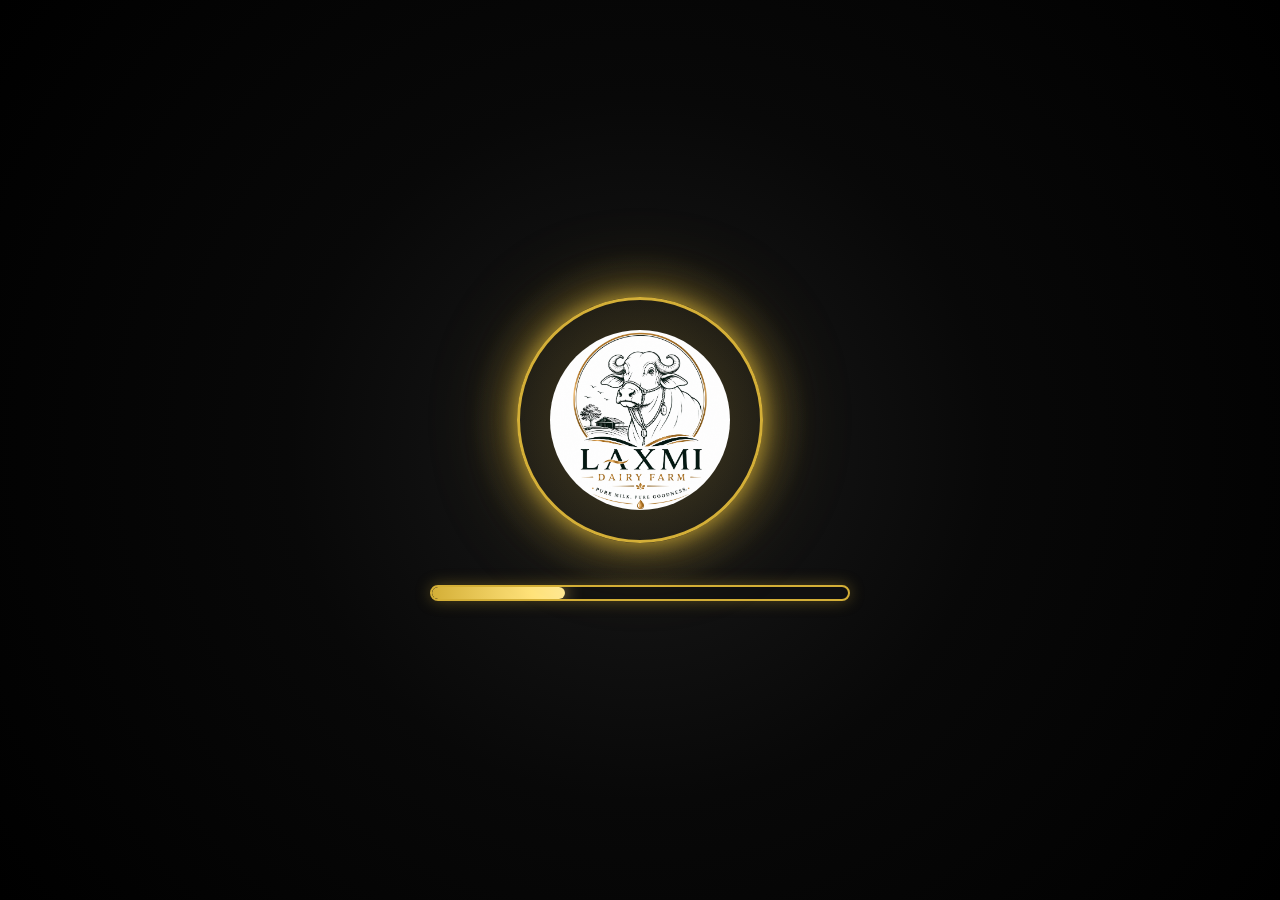
==== commit 8269e5a8: "Added loading page and latest updates" ====
--- a/index.html
+++ b/index.html
@@ -3,928 +3,22 @@
   <head>
     <meta charset="UTF-8" />
     <meta name="viewport" content="width=device-width, initial-scale=1.0" />
+
     <title>Laxmi Dairy Farm</title>
 
-    <link rel="stylesheet" href="js/home_v2.css" />
-    <link rel="stylesheet" href="subscription.css" />
-    <link rel="stylesheet" href="founder.css" />
-    <link rel="stylesheet" href="community.css" />
-    <link rel="stylesheet" href="farmgallery.css" />
-    <link rel="stylesheet" href="footer.css" />
-    <link
-      rel="stylesheet"
-      href="https://cdnjs.cloudflare.com/ajax/libs/font-awesome/6.7.2/css/all.min.css"
-    />
-
-    <link
-      href="https://fonts.googleapis.com/css2?family=Poppins:wght@300;400;500;600;700;800&display=swap"
-      rel="stylesheet"
-    />
+    <link rel="stylesheet" href="index2.css" />
   </head>
 
   <body>
-    <!-- ================= NAVBAR ================= -->
-
-    <header class="navbar">
-      <div class="logo-section">
-        <img src="logo.jpeg" alt="Logo" />
-
-        <div>
-          <h2>Laxmi Dairy Farm</h2>
-
-          <p>Fresh • Pure • Healthy</p>
-        </div>
+    <div class="loader">
+      <div class="logo-circle">
+        <img src="logo.jpeg" class="logo" />
       </div>
 
-      <nav>
-        <a href="#">Home</a>
-
-        <a href="#categories">Products</a>
-
-        <a href="#subscription">Subscription</a>
-
-        <a href="#reviews">Reviews</a>
-
-        <a href="#gallery">Gallery</a>
-      </nav>
-
-      <div class="nav-icons">
-        <button>🔔</button>
-
-        <button>🛒</button>
-
-        <button>👤</button>
+      <div class="progress">
+        <div class="progress-bar"></div>
       </div>
-    </header>
-
-    <!-- ================= HERO ================= -->
-
-    <section class="hero">
-      <div class="overlay"></div>
-
-      <div class="hero-content">
-        <h1>Farm Fresh Buffalo Milk</h1>
-
-        <p>
-          Delivered fresh every morning directly from our farm to your family.
-        </p>
-
-        <div class="hero-buttons">
-          <button class="primary-btn">Order Now</button>
-
-          <button class="secondary-btn">Explore Products</button>
-        </div>
-      </div>
-    </section>
-
-    <!-- ================= ABOUT FARM ================= -->
-
-    <section class="about-farm">
-      <div class="about-left">
-        <span class="section-tag">🌿 ABOUT OUR FARM</span>
-
-        <h2>From Our Farm To Your Family</h2>
-
-        <p>
-          At <strong>Laxmi Dairy Farm</strong>, we believe every family deserves
-          fresh, pure and healthy dairy products. Our buffaloes are raised with
-          care, fed naturally, and every litre of milk is collected fresh every
-          morning.
-        </p>
-
-        <div class="farm-info">
-          <div class="info-card">
-            <span>📍</span>
-            <div>
-              <h4>Location</h4>
-              <p>Yadgir, Karnataka</p>
-            </div>
-          </div>
-
-          <div class="info-card">
-            <span>🌿</span>
-            <div>
-              <h4>Farm Area</h4>
-              <p>2.5+ Acres</p>
-            </div>
-          </div>
-
-          <div class="info-card">
-            <span>🐃</span>
-            <div>
-              <h4>Healthy Buffaloes</h4>
-              <p>50+</p>
-            </div>
-          </div>
-
-          <div class="info-card">
-            <span>🚚</span>
-            <div>
-              <h4>Delivery Areas</h4>
-              <p>Yadgir • Raichur • Kalaburagi</p>
-            </div>
-          </div>
-
-          <div class="info-card">
-            <span>🥛</span>
-            <div>
-              <h4>Fresh Milk</h4>
-              <p>500+ Litres Daily</p>
-            </div>
-          </div>
-
-          <div class="info-card">
-            <span>👤</span>
-            <div>
-              <h4>Founder</h4>
-              <p>V Pavan Kumar</p>
-            </div>
-          </div>
-        </div>
-      </div>
-
-      <div class="about-right">
-        <img src="farm2.jpeg" alt="Laxmi Dairy Farm" />
-      </div>
-    </section>
-
-    <!-- ================= CATEGORIES ================= -->
-
-    <section id="categories" class="categories">
-      <h2>Our Premium Products</h2>
-
-      <div class="category-grid">
-        <!-- Milk -->
-
-        <div class="category-card">
-          <img src="milk.jpeg" alt="Fresh Milk" />
-
-          <h3>Fresh Buffalo Milk</h3>
-
-          <p>Pure • Fresh • Healthy</p>
-          <div class="product-badge">Best Seller</div>
-        </div>
-
-        <!-- Ghee -->
-
-        <div class="category-card">
-          <img src="ghee.jpeg" alt="Pure Ghee" />
-
-          <h3>Organic Ghee</h3>
-
-          <p>Traditional Bilona Method</p>
-          <div class="product-badge">100% Pure</div>
-        </div>
-
-        <!-- Curd -->
-
-        <div class="category-card">
-          <img src="curd.jpeg" alt="Curd" />
-
-          <h3>Fresh Curd</h3>
-
-          <p>Thick • Creamy • Natural</p>
-          <div class="product-badge">Farm Fresh</div>
-        </div>
-      </div>
-    </section>
-
-    <!-- ================= PRODUCTS ================= -->
-    <section class="products">
-      <h2>Farm Fresh Products</h2>
-
-      <div class="featured-product">
-        <!-- VIDEO -->
-
-        <div class="product-video">
-          <video autoplay muted loop playsinline>
-            <source src="milk.mp4" type="video/mp4" />
-          </video>
-        </div>
-
-        <!-- CONTENT -->
-
-        <div class="product-details">
-          <span class="product-tag">100% Pure</span>
-
-          <h2>Fresh Buffalo Milk</h2>
-
-          <p>
-            From healthy cows to happy families. Laxmi Dairy Farm brings you
-            fresh, creamy, and nutrient-rich milk that's full of purity and
-            goodness in every drop. 🥛🌿
-          </p>
-          <p>
-            Our milk is collected with the highest standards of care, ensuring
-            freshness, hygiene, and exceptional quality every day. Because your
-            family deserves nothing less than nature's purest
-            nourishment—straight from our farm to your home. 💚🐄
-          </p>
-        </div>
-      </div>
-    </section>
-
-    <!-- ================= WHY CHOOSE US ================= -->
-
-    <section class="why-section">
-      <div class="why-left">
-        <div class="slider-container">
-          <div class="slides">
-            <img src="slide1.jpeg" class="slide active" />
-
-            <img src="slide2.jpeg" class="slide" />
-
-            <img src="slide3.jpeg" class="slide" />
-
-            <img src="slide4.jpeg" class="slide" />
-          </div>
-        </div>
-      </div>
-
-      <div class="why-right">
-        <div class="content-box active">
-          <span class="count">01</span>
-
-          <h2>Farm Fresh Every Morning</h2>
-
-          <p>
-            Every drop of milk is collected fresh every morning directly from
-            our dairy farm and delivered with complete freshness.
-          </p>
-        </div>
-
-        <div class="content-box">
-          <span class="count">02</span>
-
-          <h2>Healthy Buffaloes</h2>
-
-          <p>
-            Our buffaloes receive natural feed, hygienic care and regular health
-            checkups to ensure premium quality milk.
-          </p>
-        </div>
-
-        <div class="content-box">
-          <span class="count">03</span>
-
-          <h2>Fresh Milk Collection</h2>
-
-          <p>
-            Milk is collected using hygienic methods and immediately cooled to
-            preserve nutrition and freshness.
-          </p>
-        </div>
-
-        <div class="content-box">
-          <span class="count">04</span>
-
-          <h2>Trusted By Families</h2>
-
-          <p>
-            Hundreds of happy families trust Laxmi Dairy Farm for fresh milk,
-            ghee and dairy products every day.
-          </p>
-        </div>
-
-        <div class="slider-dots">
-          <span class="dot active" data-index="0"></span>
-
-          <span class="dot" data-index="1"></span>
-
-          <span class="dot" data-index="2"></span>
-
-          <span class="dot" data-index="3"></span>
-        </div>
-      </div>
-    </section>
-    <!-- ================= SUBSCRIPTION ================= -->
-
-    <!--==================== SUBSCRIPTION SECTION ====================-->
-
-    <section id="subscription" class="subscription-section">
-      <div class="subscription-container">
-        <div style="text-align: center">
-          <span class="subscription-tag"> PREMIUM MEMBERSHIP </span>
-
-          <h2 class="subscription-title">Choose Your Subscription Plan</h2>
-
-          <p class="subscription-subtitle">
-            Fresh Buffalo Milk delivered to your doorstep every morning. Pure.
-            Healthy. Premium.
-          </p>
-        </div>
-
-        <div class="subscription-grid">
-          <!-- ================= WEEKLY ================= -->
-
-          <div class="subscription-card weekly">
-            <img src="milk.jpeg" class="subscription-image" alt="Weekly Plan" />
-
-            <h3>Weekly</h3>
-
-            <div class="subscription-price">₹599</div>
-
-            <div class="subscription-duration">7 Days</div>
-
-            <ul class="subscription-features">
-              <li>
-                <i>✓</i>
-                1 Litre Daily
-              </li>
-
-              <li>
-                <i>✓</i>
-                Morning Delivery
-              </li>
-
-              <li>
-                <i>✓</i>
-                Fresh Buffalo Milk
-              </li>
-
-              <li>
-                <i>✓</i>
-                WhatsApp Support
-              </li>
-
-              <li>
-                <i>✓</i>
-                Pause Anytime
-              </li>
-            </ul>
-
-            <button class="subscribe-btn">Subscribe Now →</button>
-          </div>
-
-          <!-- ================= MONTHLY ================= -->
-
-          <div class="subscription-card monthly">
-            <div class="plan-badge">⭐ MOST POPULAR</div>
-
-            <img
-              src="milk.jpeg"
-              class="subscription-image"
-              alt="Monthly Plan"
-            />
-
-            <h3>Monthly</h3>
-
-            <div class="subscription-price">₹2499</div>
-
-            <div class="subscription-duration">30 Days</div>
-
-            <ul class="subscription-features">
-              <li>
-                <i>✓</i>
-                1 Litre Daily
-              </li>
-
-              <li>
-                <i>✓</i>
-                Free Delivery
-              </li>
-
-              <li>
-                <i>✓</i>
-                Priority Support
-              </li>
-
-              <li>
-                <i>✓</i>
-                Exclusive Offers
-              </li>
-
-              <li>
-                <i>✓</i>
-                Member Benefits
-              </li>
-            </ul>
-
-            <button class="subscribe-btn">Subscribe Now →</button>
-          </div>
-
-          <!-- ================= YEARLY ================= -->
-
-          <div class="subscription-card yearly">
-            <div class="plan-badge">👑 BEST VALUE</div>
-
-            <img src="milk.jpeg" class="subscription-image" alt="Yearly Plan" />
-
-            <h3>Yearly</h3>
-
-            <div class="subscription-price">₹29999</div>
-
-            <div class="subscription-duration">365 Days</div>
-
-            <ul class="subscription-features">
-              <li>
-                <i>✓</i>
-                VIP Customer
-              </li>
-
-              <li>
-                <i>✓</i>
-                Free Delivery
-              </li>
-
-              <li>
-                <i>✓</i>
-                Festival Gifts
-              </li>
-
-              <li>
-                <i>✓</i>
-                Premium Support
-              </li>
-
-              <li>
-                <i>✓</i>
-                Biggest Savings
-              </li>
-            </ul>
-
-            <button class="subscribe-btn">Become Premium →</button>
-          </div>
-        </div>
-      </div>
-    </section>
-
-    <!-- ==========================================
-            MEET OUR FOUNDER
-=========================================== -->
-
-    <section class="founder-section">
-      <div class="founder-container">
-        <span class="founder-tag"> MEET OUR FOUNDER </span>
-
-        <h2 class="founder-title">The Heart Behind Laxmi Dairy Farm</h2>
-
-        <p class="founder-subtitle">
-          Every morning begins with a promise to deliver fresh, pure and healthy
-          milk directly from our farm to your family's doorstep.
-        </p>
-
-        <div class="founder-card">
-          <!-- Founder Image -->
-
-          <div class="founder-image">
-            <img src="founder.jpeg" alt="Founder" />
-          </div>
-
-          <!-- Founder Content -->
-
-          <div class="founder-content">
-            <h3>V Pavan Kumar</h3>
-
-            <span>Founder • Laxmi Dairy Farm</span>
-
-            <p>
-              "At Laxmi Dairy Farm, our mission is not just to sell milk. We
-              believe every family deserves fresh, healthy and pure dairy
-              products every single day. Every drop we deliver carries our
-              promise of quality, honesty and trust."
-            </p>
-
-            <div class="founder-features">
-              <div>
-                🥛
-
-                <h4>100% Pure</h4>
-              </div>
-
-              <div>
-                🌿
-
-                <h4>Natural Feed</h4>
-              </div>
-
-              <div>
-                ❤️
-
-                <h4>Trusted Families</h4>
-              </div>
-
-              <div>
-                🚚
-
-                <h4>Daily Delivery</h4>
-              </div>
-            </div>
-          </div>
-        </div>
-      </div>
-    </section>
-
-    <!-- ==========================================
-            JOIN OUR COMMUNITY
-========================================== -->
-
-    <section class="community-section">
-      <div class="community-container">
-        <span class="community-tag"> FOLLOW OUR JOURNEY </span>
-
-        <h2 class="community-title">Join Our Community</h2>
-
-        <p class="community-subtitle">
-          Experience the heart of Laxmi Dairy Farm through our daily farm life,
-          fresh milk collection, healthy buffaloes, customer stories, and
-          behind-the-scenes moments.
-        </p>
-
-        <a
-          href="https://www.instagram.com/laxmidairyfarm019?igsh=bDEwcGpuZXdlMmp"
-          target="_blank"
-          class="insta-id"
-        >
-          📷 𝙻𝚊𝚡𝚖𝚒 𝚍𝚊𝚒𝚛𝚢 𝚏𝚊𝚛𝚖_08
-        </a>
-      </div>
-
-      <!-- Instagram Slider -->
-
-      <div class="reel-slider">
-        <div class="reel-track">
-          <!-- Reel 1 -->
-
-          <a
-            href="https://www.instagram.com/laxmidairyfarm019?igsh=bDEwcGpuZXdlMmp"
-            target="_blank"
-            class="reel-card"
-          >
-            <video autoplay muted loop playsinline>
-              <source src="reel1.mp4" type="video/mp4" />
-            </video>
-
-            <div class="play-button">▶</div>
-          </a>
-
-          <!-- Reel 2 -->
-
-          <a
-            href="https://www.instagram.com/laxmidairyfarm019?igsh=bDEwcGpuZXdlMmp"
-            target="_blank"
-            class="reel-card"
-          >
-            <video autoplay muted loop playsinline>
-              <source src="reel2.mp4" type="video/mp4" />
-            </video>
-
-            <div class="play-button">▶</div>
-          </a>
-
-          <!-- Reel 3 -->
-
-          <a
-            href="https://www.instagram.com/laxmidairyfarm019?igsh=bDEwcGpuZXdlMmp"
-            target="_blank"
-            class="reel-card"
-          >
-            <video autoplay muted loop playsinline>
-              <source src="reel3.mp4" type="video/mp4" />
-            </video>
-
-            <div class="play-button">▶</div>
-          </a>
-
-          <!-- Reel 4 -->
-
-          <a
-            href="https://www.instagram.com/laxmidairyfarm019?igsh=bDEwcGpuZXdlMmp"
-            target="_blank"
-            class="reel-card"
-          >
-            <video autoplay muted loop playsinline>
-              <source src="reel4.mp4" type="video/mp4" />
-            </video>
-
-            <div class="play-button">▶</div>
-          </a>
-
-          <!-- Reel 5 -->
-
-          <a
-            href="https://www.instagram.com/laxmidairyfarm019?igsh=bDEwcGpuZXdlMmp"
-            target="_blank"
-            class="reel-card"
-          >
-            <video autoplay muted loop playsinline>
-              <source src="reel5.mp4" type="video/mp4" />
-            </video>
-
-            <div class="play-button">▶</div>
-          </a>
-
-          <!-- Duplicate Cards For Infinite Scroll -->
-
-          <a
-            href="https://www.instagram.com/laxmidairyfarm019?igsh=bDEwcGpuZXdlMmp"
-            target="_blank"
-            class="reel-card"
-          >
-            <video autoplay muted loop playsinline>
-              <source src="reel1.mp4" type="video/mp4" />
-            </video>
-
-            <div class="play-button">▶</div>
-          </a>
-
-          <a
-            href="https://www.instagram.com/laxmidairyfarm019?igsh=bDEwcGpuZXdlMmp"
-            target="_blank"
-            class="reel-card"
-          >
-            <video autoplay muted loop playsinline>
-              <source src="reel2.mp4" type="video/mp4" />
-            </video>
-
-            <div class="play-button">▶</div>
-          </a>
-
-          <a
-            href="https://www.instagram.com/laxmidairyfarm019?igsh=bDEwcGpuZXdlMmp"
-            target="_blank"
-            class="reel-card"
-          >
-            <video autoplay muted loop playsinline>
-              <source src="reel3.mp4" type="video/mp4" />
-            </video>
-
-            <div class="play-button">▶</div>
-          </a>
-        </div>
-      </div>
-    </section>
-
-    <!--=========================================
-            PREMIUM FARM GALLERY
-==========================================-->
-
-    <section class="gallery" id="gallery">
-      <div class="gallery-header">
-        <span class="gallery-tag"> OUR FARM </span>
-
-        <h2>Farm Gallery</h2>
-
-        <p>
-          Discover the beauty, purity and passion behind every drop of fresh
-          milk from Laxmi Dairy Farm.
-        </p>
-      </div>
-
-      <!-- Premium Slider -->
-
-      <div class="gallery-slider">
-        <button class="gallery-btn prev">&#10094;</button>
-
-        <div class="gallery-wrapper">
-          <img src="gallery1.jpeg" class="gallery-slide active" />
-
-          <img src="gallery2.jpeg" class="gallery-slide" />
-
-          <img src="gallery3.jpeg" class="gallery-slide" />
-
-          <img src="gallery4.jpeg" class="gallery-slide" />
-
-          <img src="gallery5.jpeg" class="gallery-slide" />
-
-          <img src="gallery6.jpeg" class="gallery-slide" />
-        </div>
-
-        <button class="gallery-btn next">&#10095;</button>
-      </div>
-
-      <!-- Navigation Dots -->
-
-      <div class="gallery-dots">
-        <span class="dot active"></span>
-
-        <span class="dot"></span>
-
-        <span class="dot"></span>
-
-        <span class="dot"></span>
-
-        <span class="dot"></span>
-
-        <span class="dot"></span>
-      </div>
-    </section>
-    <!--==========================================================
-                    PREMIUM LAXMI FOOTER
-===========================================================-->
-
-    <footer class="premium-footer">
-      <!--================ WHITE TOP SECTION ================-->
-
-      <section class="footer-top">
-        <div class="footer-bg"></div>
-
-        <h2 class="footer-heading">Happy Families</h2>
-      </section>
-
-      <!--================ SVG WAVE =================-->
-
-      <div class="footer-wave">
-        <svg viewBox="0 0 1440 180" preserveAspectRatio="none">
-          <path
-            d="M0,90
-                C120,30 250,150 380,90
-                C520,30 650,150 780,90
-                C930,20 1060,150 1190,90
-                C1320,30 1380,50 1440,20
-                L1440,180
-                L0,180
-                Z"
-          ></path>
-        </svg>
-      </div>
-
-      <!--================ FLOATING LOGO =================-->
-
-      <div class="footer-floating-logo">
-        <div class="logo-circle">
-          <img src="logo.jpeg" alt="Laxmi Dairy Farm" />
-        </div>
-      </div>
-
-      <!--================ GOLD SEPARATOR =================-->
-
-      <div class="gold-line"></div>
-
-      <!--================ MAIN CONTENT =================-->
-
-      <div class="footer-content">
-        <!--=========== COMPANY ===========-->
-
-        <div class="footer-column company-column">
-          <img src="logo.jpeg" class="company-logo" />
-
-          <h2>LAXMI</h2>
-
-          <h4>DAIRY FARM</h4>
-
-          <p class="company-tagline">Fresh • Pure • Healthy • Trusted</p>
-
-          <div class="quote-box">
-            <p>
-              "From Healthy Buffaloes
-
-              <br />
-
-              to Happy Families."
-            </p>
-          </div>
-        </div>
-
-        <!--=========== CONTACT ===========-->
-
-        <div class="footer-column">
-          <h3>CONTACT US</h3>
-
-          <div class="contact-list">
-            <div class="contact-card">
-              <i class="fas fa-map-marker-alt"></i>
-
-              <div>
-                <h5>Laxmi Dairy Farm</h5>
-
-                <span>Yadgir, Karnataka</span>
-              </div>
-            </div>
-
-            <div class="contact-card">
-              <i class="fas fa-phone"></i>
-
-              <div>
-                <h5>+91 7019002024</h5>
-
-                <span>Call us </span>
-              </div>
-            </div>
-
-            <div class="contact-card">
-              <i class="fab fa-whatsapp"></i>
-
-              <div>
-                <h5>WhatsApp</h5>
-
-                <span>Chat with us</span>
-              </div>
-            </div>
-
-            <div class="contact-card">
-              <i class="fas fa-envelope"></i>
-
-              <div>
-                <h5>Email</h5>
-
-                <span>laxmidairyfarm019@gmail.com</span>
-              </div>
-            </div>
-          </div>
-        </div>
-
-        <!--=========== QUICK LINKS ===========-->
-
-        <div class="footer-column">
-          <h3>QUICK LINKS</h3>
-
-          <ul class="footer-links">
-            <li><a href="#">Privacy Policy</a></li>
-
-            <li><a href="#">Terms & Conditions</a></li>
-
-            <li><a href="#">Refund Policy</a></li>
-
-            <li><a href="#">FAQs</a></li>
-          </ul>
-        </div>
-
-        <!--=========== SOCIAL ===========-->
-
-        <div class="footer-column">
-          <h3>FOLLOW US</h3>
-          <div class="social-row">
-            <a href="https://wa.me/917019002024">
-              <i class="fab fa-whatsapp"></i>
-            </a>
-
-            <a href="https://www.instagram.com/laxmidairyfarm019">
-              <i class="fab fa-instagram"></i>
-            </a>
-
-            <a href="#">
-              <i class="fab fa-youtube"></i>
-            </a>
-
-            <a href="tel:+917019002024">
-              <i class="fas fa-phone"></i>
-            </a>
-          </div>
-
-          <div class="love-card">
-            <h4>Pure Milk, Pure Love</h4>
-
-            <p>
-              Delivered with care,
-
-              <br />
-
-              just for your family.
-            </p>
-          </div>
-        </div>
-      </div>
-
-      <!--================ DEVELOPER =================-->
-
-      <div class="developer-section">
-        <div class="developer-left">
-          <img src="channu.jpeg" class="developer-image" />
-
-          <div>
-            <p>Designed & Developed with ❤️</p>
-
-            <h2>Channakeshwa 08</h2>
-
-            <span> Crafting premium digital experiences </span>
-          </div>
-        </div>
-
-        <div class="developer-right">
-          <div class="skill-box">
-            <i class="fas fa-code"></i>
-
-            <h5>Clean Code</h5>
-          </div>
-
-          <div class="skill-box">
-            <i class="fas fa-pencil-ruler"></i>
-
-            <h5>Creative Design</h5>
-          </div>
-
-          <div class="skill-box">
-            <i class="fas fa-mobile-screen-button"></i>
-
-            <h5>Responsive</h5>
-          </div>
-
-          <div class="skill-box">
-            <i class="fas fa-rocket"></i>
-
-            <h5>Performance</h5>
-          </div>
-        </div>
-      </div>
-
-      <!--================ COPYRIGHT =================-->
-
-      <div class="footer-bottom">
-        <div class="bottom-line"></div>
-
-        <p>© 2026 Laxmi Dairy Farm. All Rights Reserved.</p>
-      </div>
-    </footer>
+    </div>
+    <script src="js/index2.js"></script>
   </body>
 </html>
--- a/index2.css
+++ b/index2.css
@@ -0,0 +1,245 @@
+@import url("https://fonts.googleapis.com/css2?family=Poppins:wght@300;400;500;600;700&display=swap");
+
+* {
+  margin: 0;
+  padding: 0;
+  box-sizing: border-box;
+}
+
+body {
+  width: 100%;
+  height: 100vh;
+
+  display: flex;
+  justify-content: center;
+  align-items: center;
+
+  overflow: hidden;
+
+  font-family: "Poppins", sans-serif;
+
+  background: radial-gradient(
+    circle at center,
+    #1a1a1a 0%,
+    #080808 45%,
+    #000000 100%
+  );
+}
+
+/*==========================
+      LOADER
+==========================*/
+
+.loader {
+  display: flex;
+  flex-direction: column;
+  align-items: center;
+  justify-content: center;
+}
+
+/*==========================
+      LOGO CIRCLE
+==========================*/
+
+.logo-circle {
+  width: 240px;
+  height: 240px;
+
+  border-radius: 50%;
+
+  display: flex;
+  justify-content: center;
+  align-items: center;
+
+  position: relative;
+
+  margin-bottom: 45px;
+}
+
+.logo-circle::before {
+  content: "";
+
+  position: absolute;
+
+  width: 240px;
+  height: 240px;
+
+  border-radius: 50%;
+
+  border: 3px solid #d4af37;
+
+  box-shadow:
+    0 0 20px rgba(212, 175, 55, 0.7),
+    0 0 50px rgba(212, 175, 55, 0.45),
+    0 0 90px rgba(212, 175, 55, 0.25);
+
+  animation: pulse 2.5s ease-in-out infinite alternate;
+}
+
+.logo-circle::after {
+  content: "";
+
+  position: absolute;
+
+  width: 340px;
+  height: 340px;
+
+  border-radius: 50%;
+
+  background: radial-gradient(rgba(212, 175, 55, 0.28), transparent 70%);
+
+  z-index: -1;
+}
+
+/*==========================
+        LOGO
+==========================*/
+
+.logo {
+  width: 180px;
+  height: 180px;
+
+  object-fit: cover;
+
+  border-radius: 50%;
+
+  position: relative;
+
+  z-index: 5;
+
+  animation: float 3s ease-in-out infinite;
+}
+
+/*==========================
+     PROGRESS BAR
+==========================*/
+
+.progress {
+  width: 420px;
+  max-width: 90vw;
+
+  height: 16px;
+
+  border-radius: 50px;
+
+  border: 2px solid #d4af37;
+
+  background: #101010;
+
+  overflow: hidden;
+
+  box-shadow: 0 0 15px rgba(212, 175, 55, 0.35);
+}
+
+/*==========================
+   PROGRESS FILL
+==========================*/
+
+.progress-bar {
+  width: 0%;
+
+  height: 100%;
+
+  border-radius: 50px;
+
+  background: linear-gradient(
+    90deg,
+    #d4af37,
+    #ffe27a,
+    #fff5c7,
+    #ffe27a,
+    #d4af37
+  );
+
+  background-size: 300%;
+
+  animation: shine 2s linear infinite;
+
+  box-shadow: 0 0 18px rgba(255, 225, 120, 0.8);
+}
+
+/*==========================
+      ANIMATIONS
+==========================*/
+
+@keyframes float {
+  0%,
+  100% {
+    transform: translateY(0);
+  }
+
+  50% {
+    transform: translateY(-10px);
+  }
+}
+
+@keyframes pulse {
+  from {
+    transform: scale(1);
+
+    opacity: 0.7;
+  }
+
+  to {
+    transform: scale(1.04);
+
+    opacity: 1;
+  }
+}
+
+@keyframes shine {
+  from {
+    background-position: 0%;
+  }
+
+  to {
+    background-position: 300%;
+  }
+}
+
+/*==========================
+     RESPONSIVE
+==========================*/
+
+@media (max-width: 768px) {
+  .logo-circle {
+    width: 190px;
+    height: 190px;
+  }
+
+  .logo-circle::before {
+    width: 190px;
+    height: 190px;
+  }
+
+  .logo {
+    width: 145px;
+    height: 145px;
+  }
+
+  .progress {
+    width: 300px;
+  }
+}
+
+@media (max-width: 480px) {
+  .logo-circle {
+    width: 160px;
+    height: 160px;
+  }
+
+  .logo-circle::before {
+    width: 160px;
+    height: 160px;
+  }
+
+  .logo {
+    width: 120px;
+    height: 120px;
+  }
+
+  .progress {
+    width: 250px;
+    height: 14px;
+  }
+}
